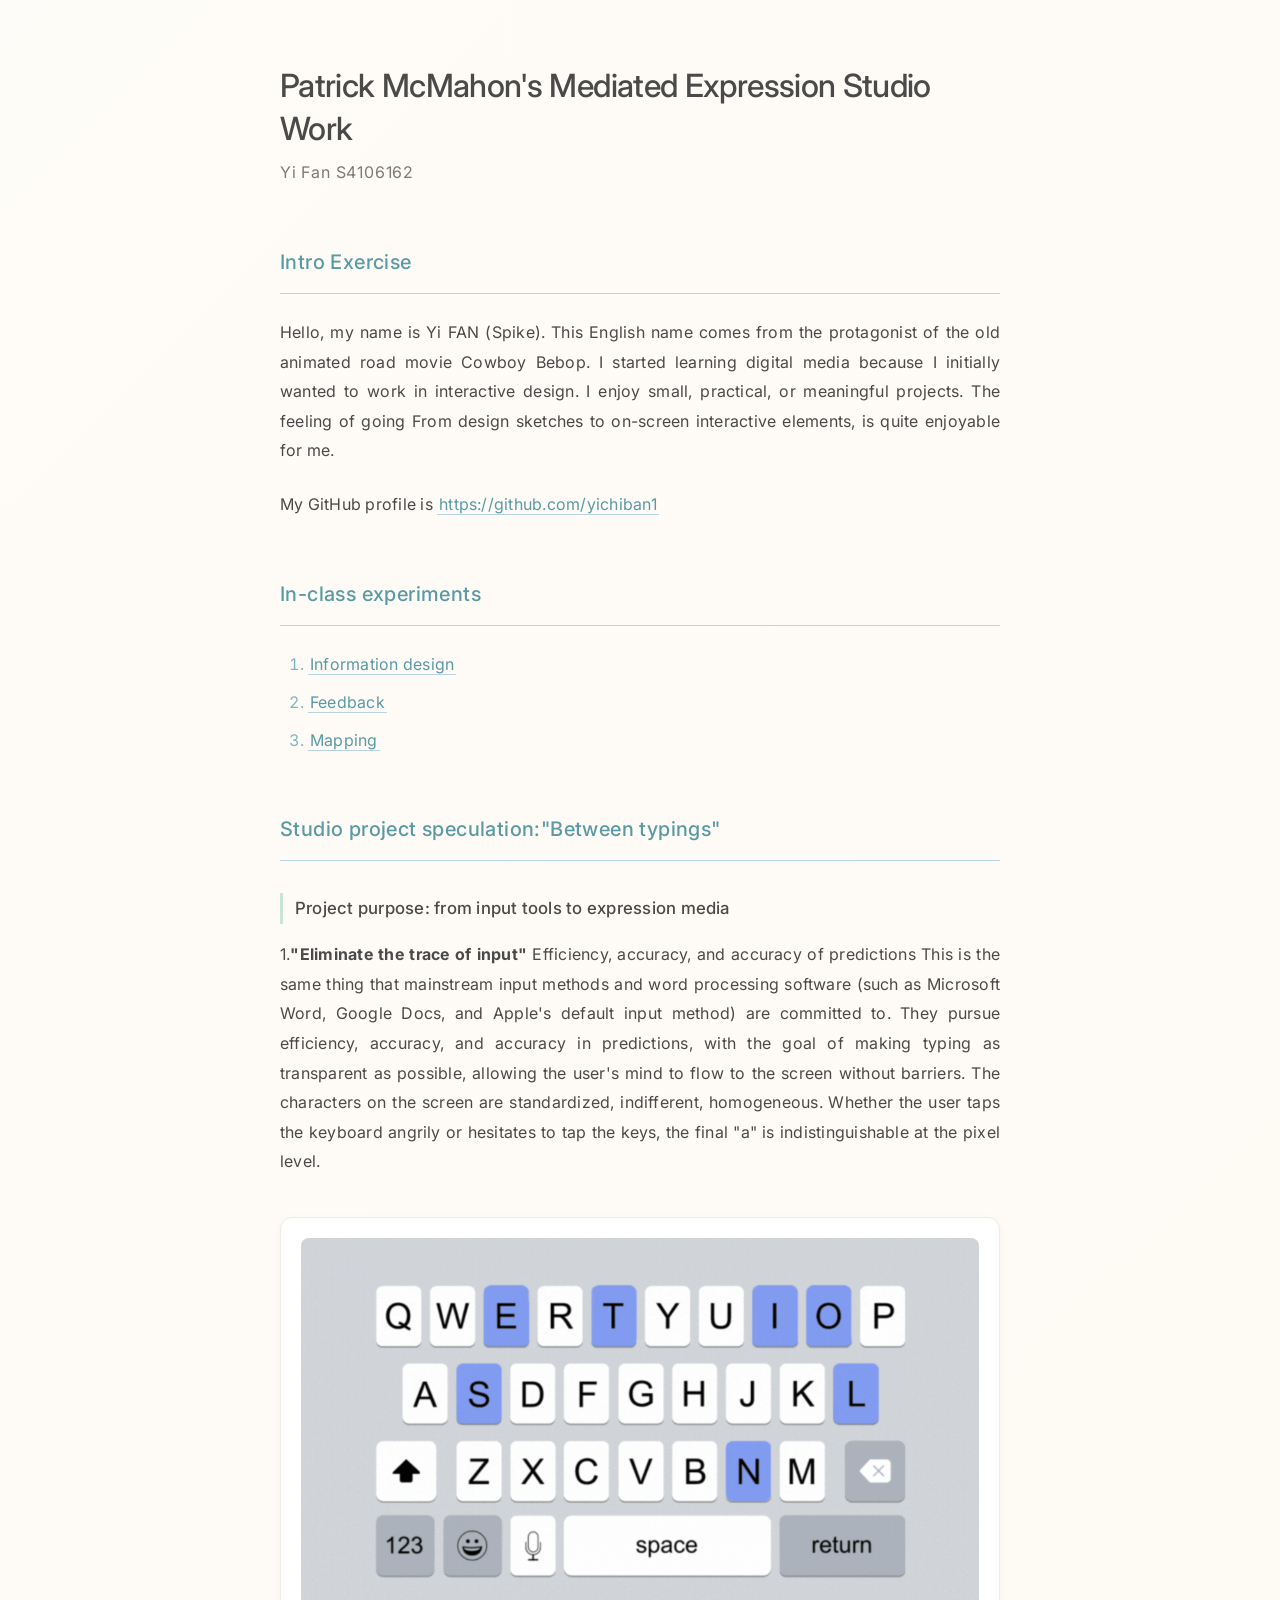
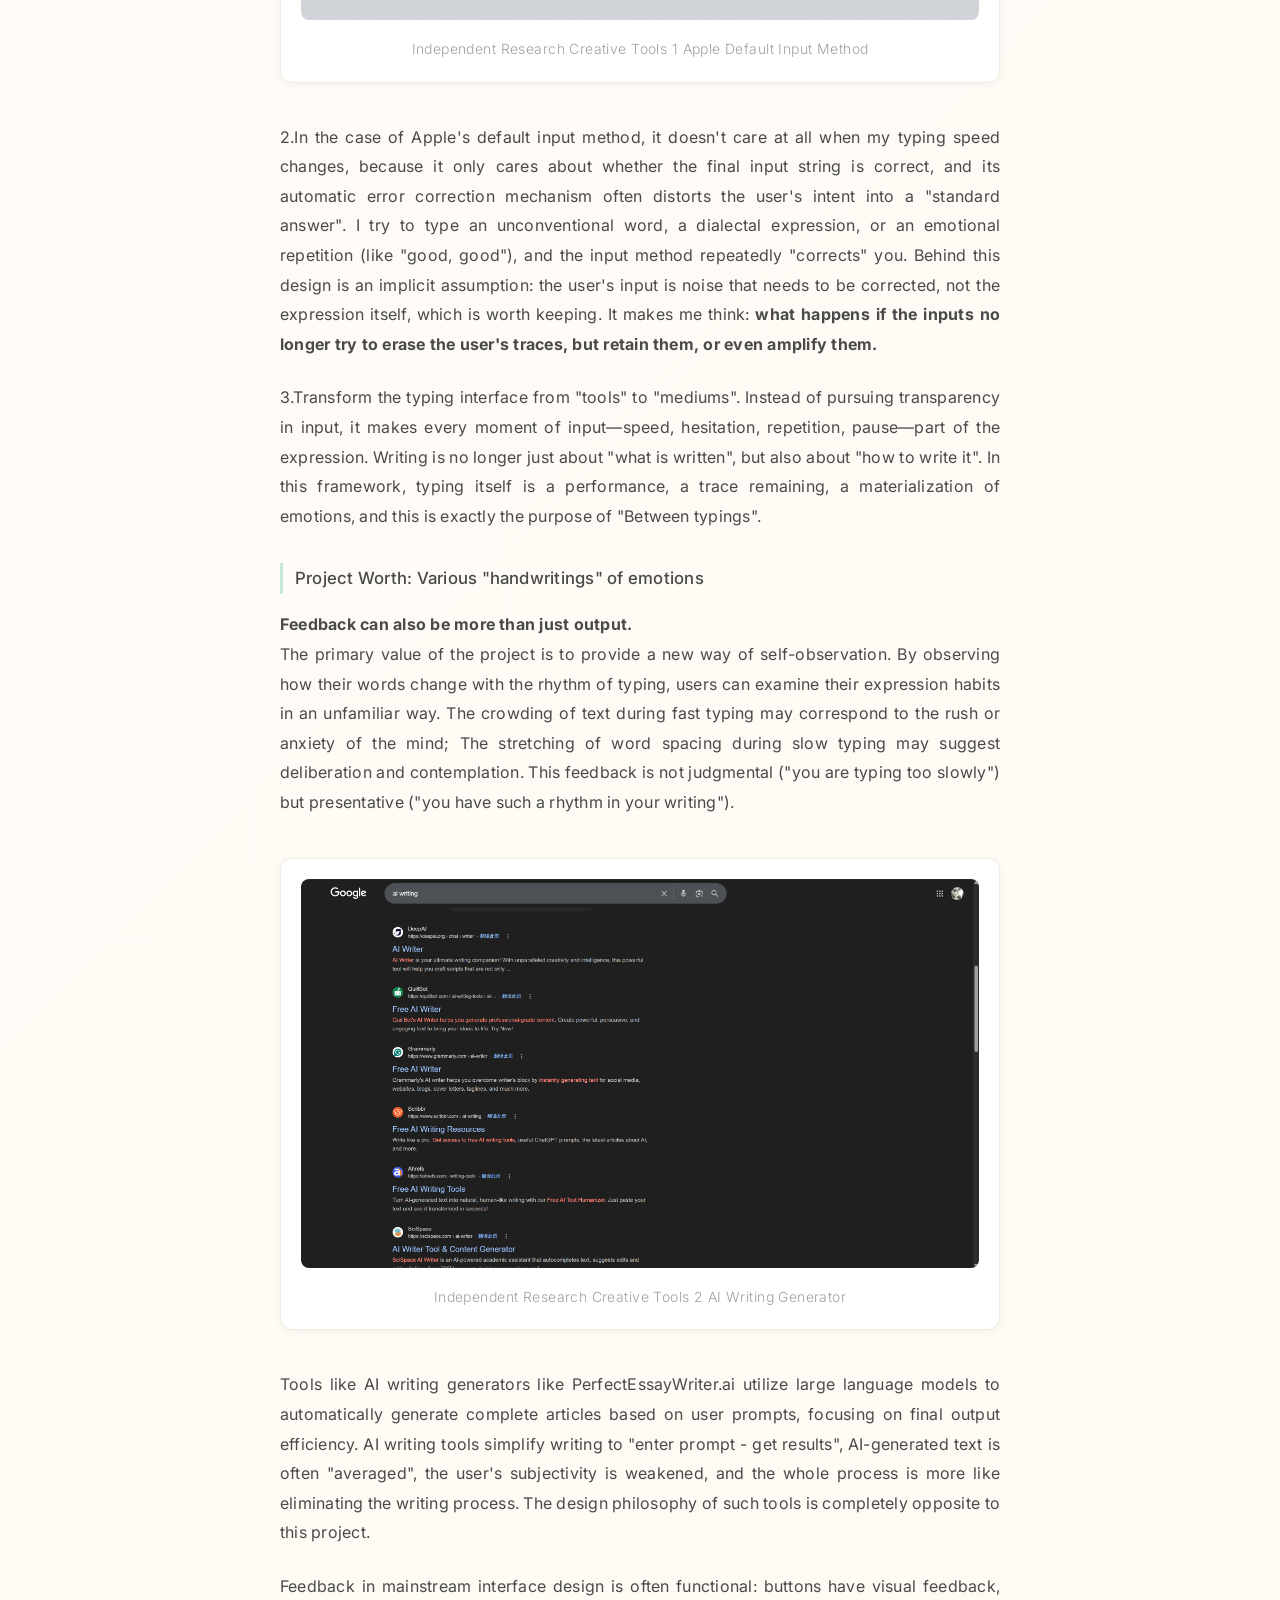
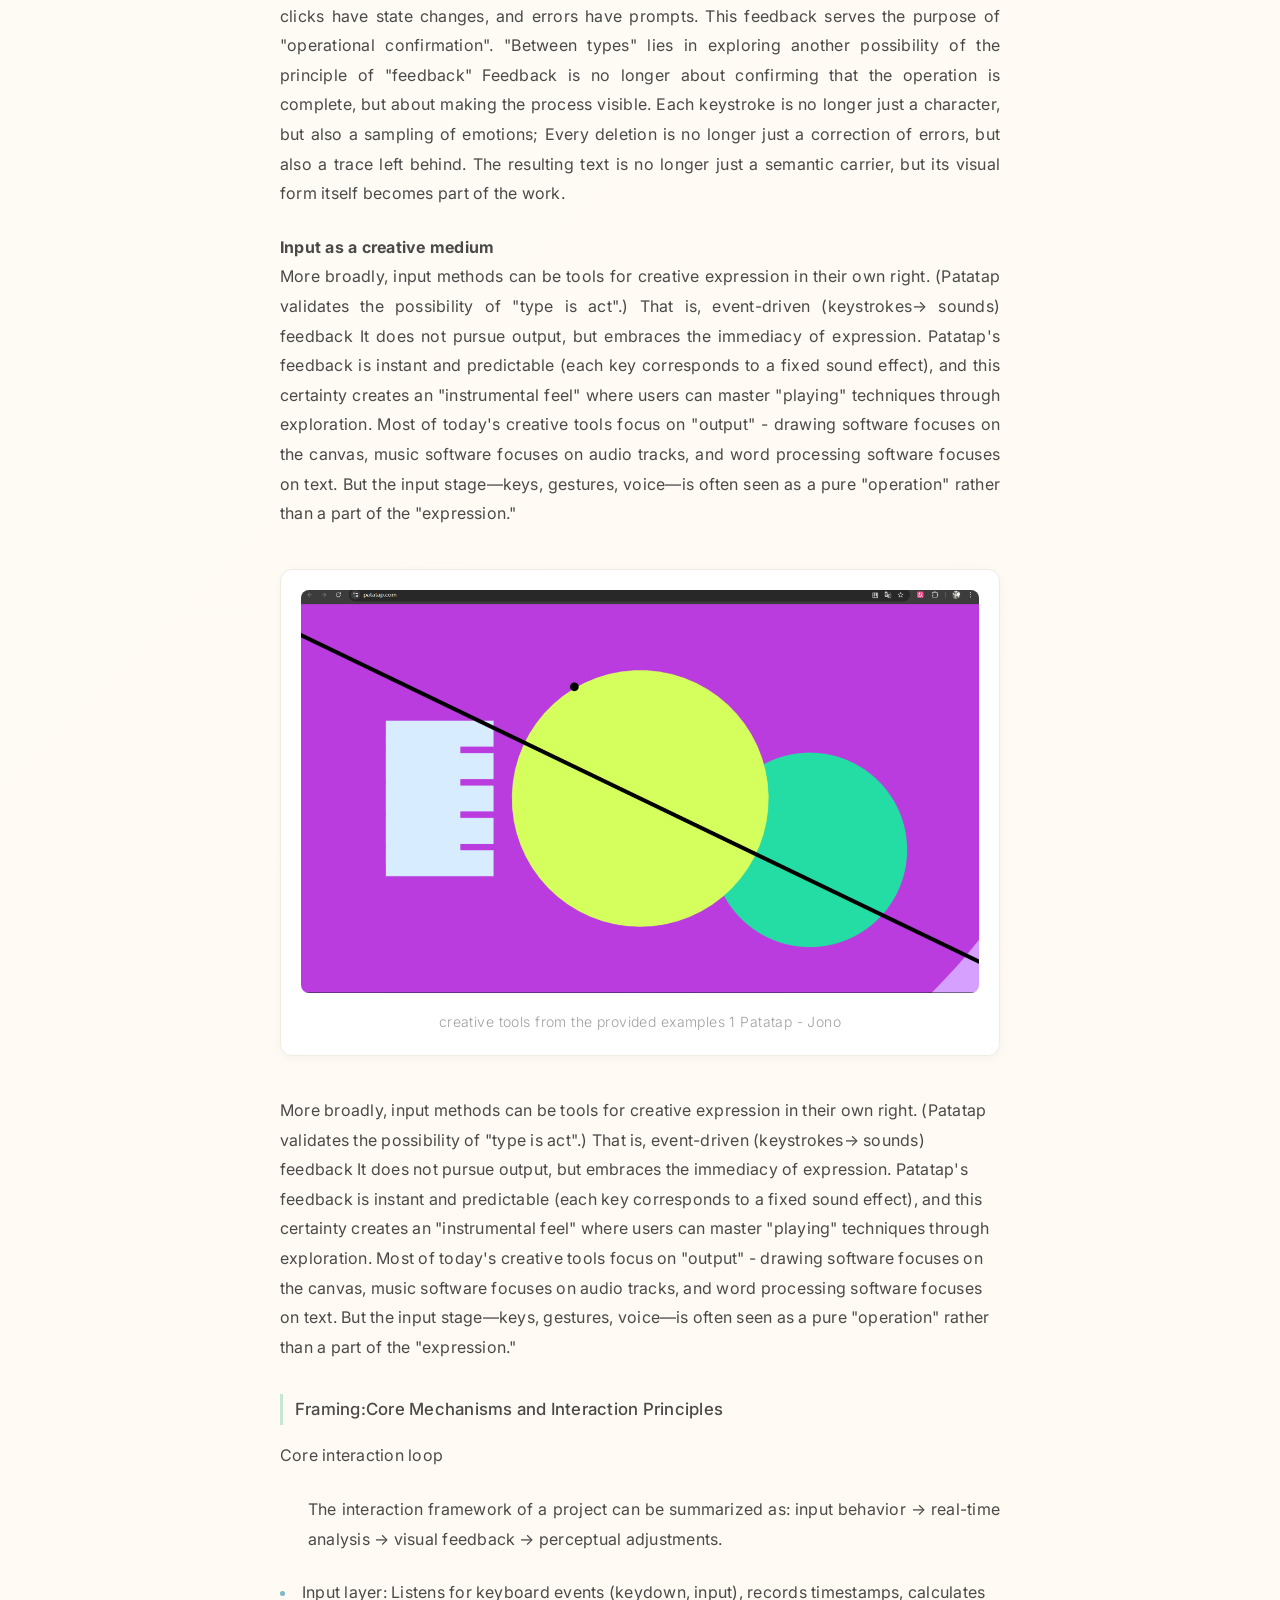
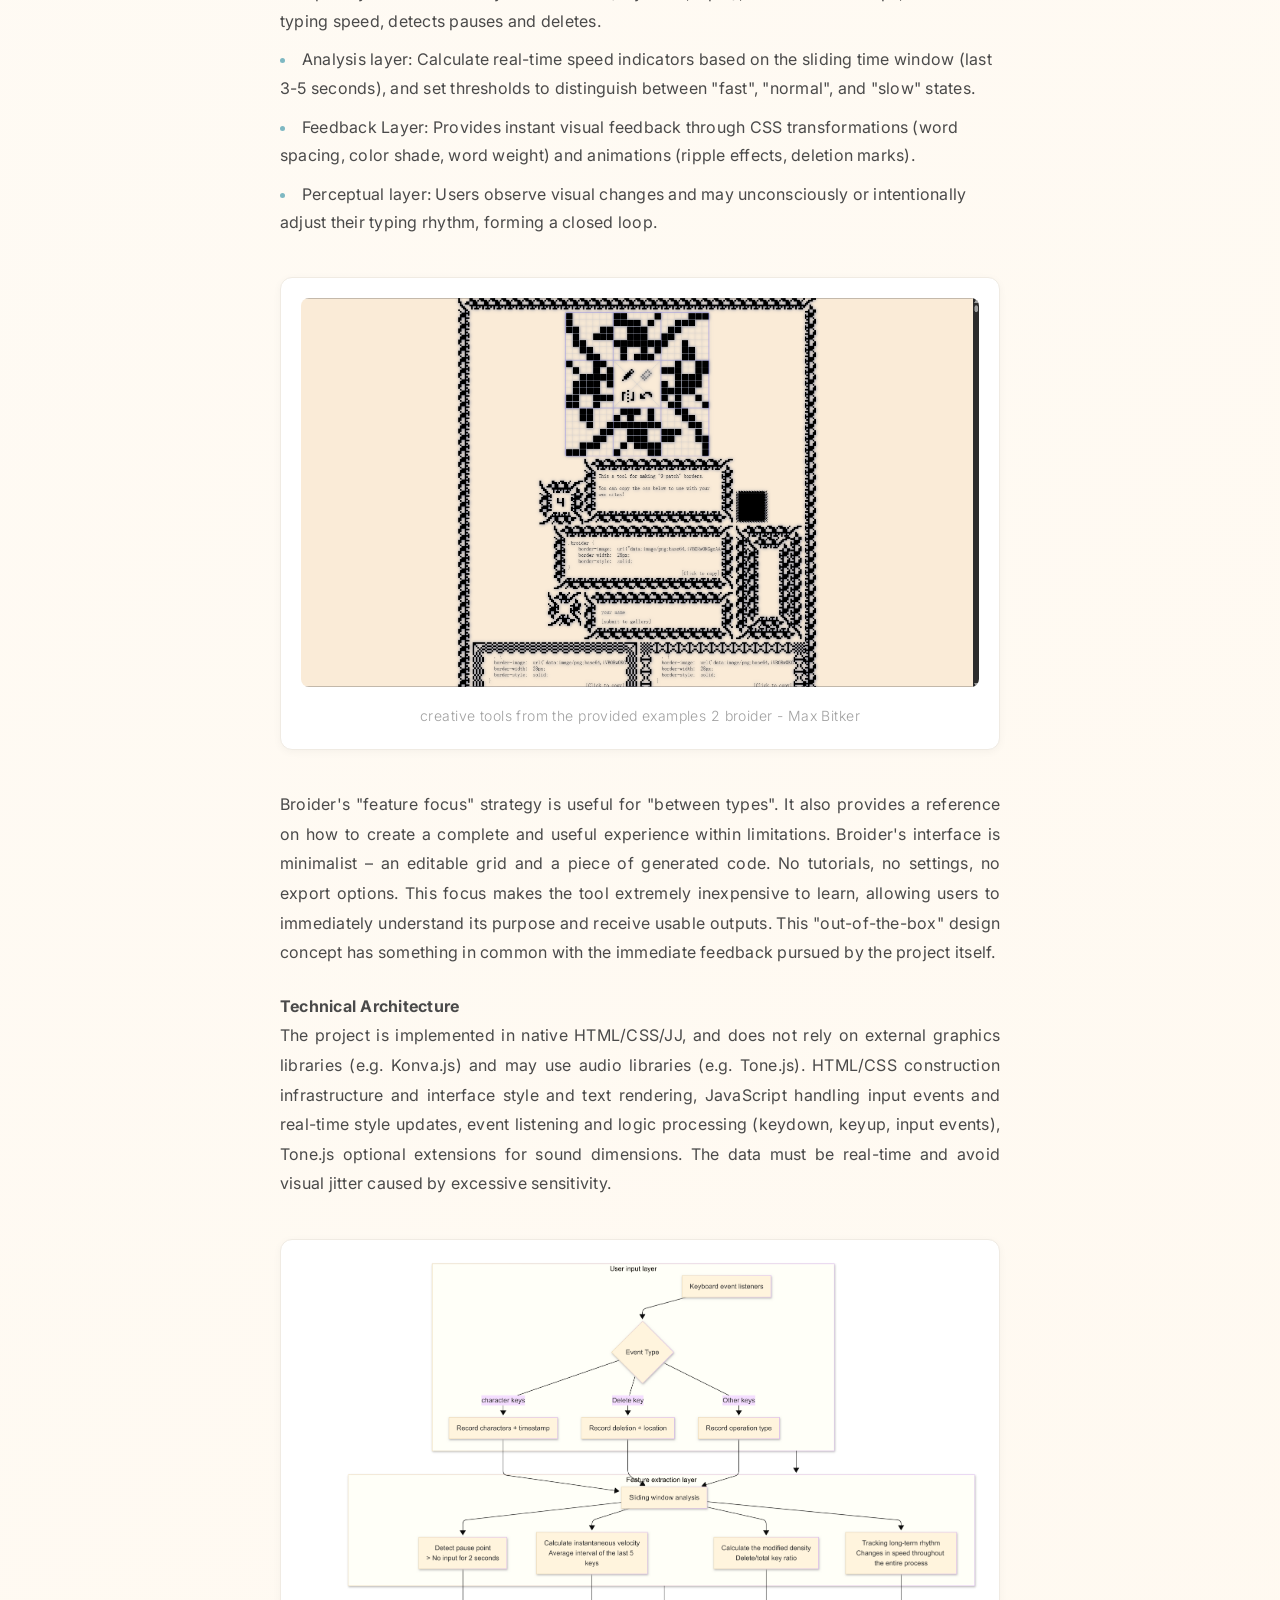
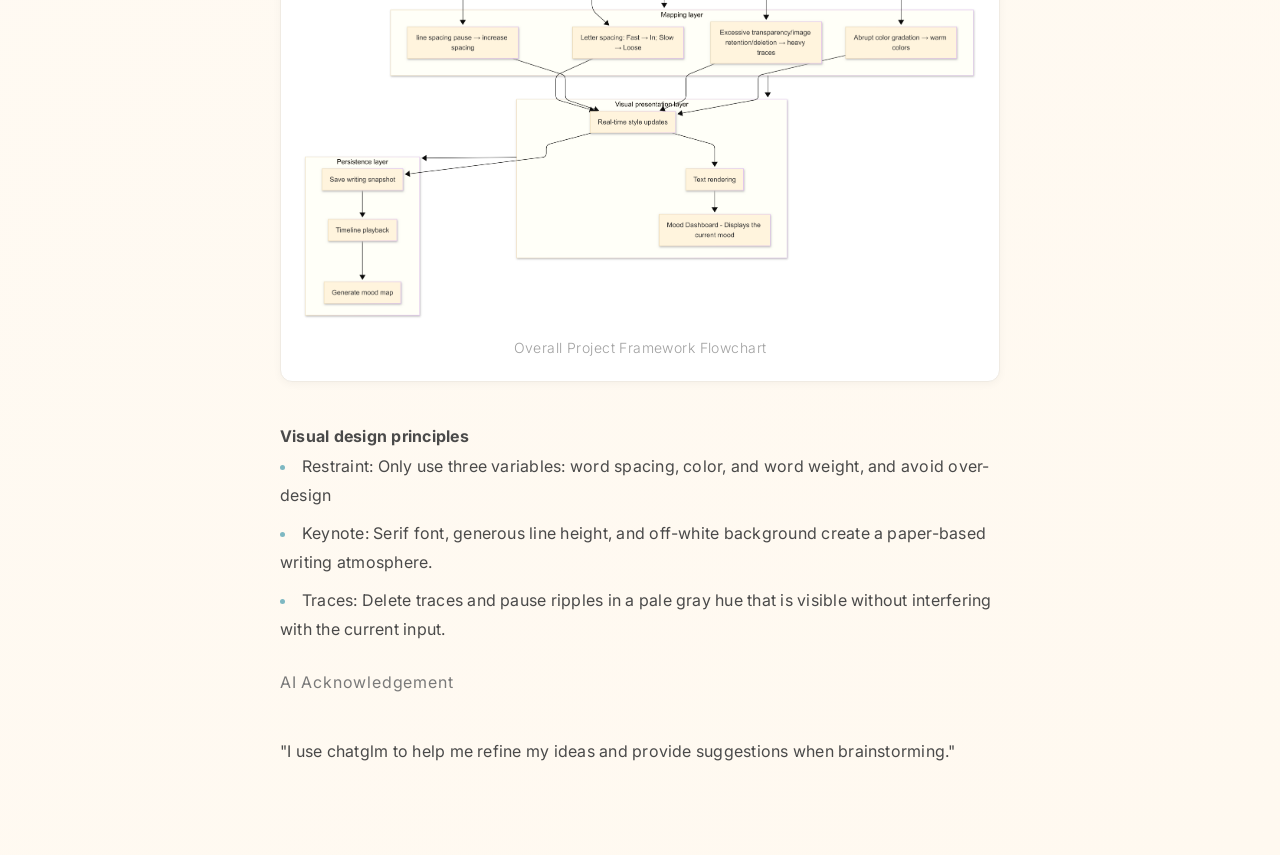
==== index.html @ 1d7a9ead "111" ====
<!doctype html>
<html lang="en">
<head>
    <meta charset="UTF-8">
    <meta name="viewport"
          content="width=device-width, user-scalable=no, initial-scale=1.0, maximum-scale=1.0, minimum-scale=1.0">
    <meta http-equiv="X-UA-Compatible" content="ie=edge">
    <title>Project Speculation </title>
    <link rel="stylesheet" href="style.css?v=1" type="text/css">

    <!-- favicon was sourced from favicon.io but the original graphics are copyright 2020 Twitter, Inc
    and other contributors -->
    <!-- They are licensed under CC-BY 4.0 as linked below -->
    <!-- https://creativecommons.org/licenses/by/4.0/ -->
    <link rel="icon" type="image/png" href="./assets/icons/favicon.png">
</head>
<body>

    <main>

        <h1>Patrick McMahon's Mediated Expression Studio Work</h1>
        <h3>Yi Fan S4106162</h3>

        <section>
            <h2>Intro Exercise</h2>
            
            <p>
              Hello, my name is Yi FAN (Spike). This English name comes from the protagonist of the old animated road movie Cowboy Bebop. I started learning digital media because I initially wanted to work in interactive design. I enjoy small, practical, or meaningful projects. The feeling of going From design sketches to on-screen interactive elements, is quite enjoyable for me.
            </p>
            <p>
                My GitHub profile is
                <a href="https://github.com/yichiban1" target="_blank">https://github.com/yichiban1</a>
            </p>
        </section>

        <section>
            <h2>In-class experiments</h2>
            <ol>
                <li>
                    <a href="./informationDesignExperiment/" target="_blank">Information design</a>
                </li>
                <li>
                    <a href="./feedbackDesignExperiment/" target="_blank">Feedback</a>
                </li>
                <li>
                    <a href="./mappingDesignExperiment/" target="_blank">Mapping</a>
                </li>
            </ol>
        </section>

        <section>
            <h2>Studio project speculation:"Between typings"</h2>
            
            <h4> Project purpose: from input tools to expression media</h4>
            <p>
                1.<strong>"Eliminate the trace of input"</strong> Efficiency, accuracy, and accuracy of predictions This is the same thing that mainstream input methods and word processing software (such as Microsoft Word, Google Docs, and Apple's default input method) are committed to. They pursue efficiency, accuracy, and accuracy in predictions, with the goal of making typing as transparent as possible, allowing the user's mind to flow to the screen without barriers. The characters on the screen are standardized, indifferent, homogeneous. Whether the user taps the keyboard angrily or hesitates to tap the keys, the final "a" is indistinguishable at the pixel level.
            </p>
             <figure>
                <img src="pica001.png" alt="111">
                <figcaption>Independent Research Creative Tools 1 Apple Default Input Method</figcaption>
            </figure>
             <p>
                2.In the case of Apple's default input method, it doesn't care at all when my typing speed changes, because it only cares about whether the final input string is correct, and its automatic error correction mechanism often distorts the user's intent into a "standard answer". I try to type an unconventional word, a dialectal expression, or an emotional repetition (like "good, good"), and the input method repeatedly "corrects" you. Behind this design is an implicit assumption: the user's input is noise that needs to be corrected, not the expression itself, which is worth keeping. It makes me think:<strong> what happens if the inputs no longer try to erase the user's traces, but retain them, or even amplify them.</strong>
            </p>
            <p>
               3.Transform the typing interface from "tools" to "mediums". Instead of pursuing transparency in input, it makes every moment of input—speed, hesitation, repetition, pause—part of the expression. Writing is no longer just about "what is written", but also about "how to write it". In this framework, typing itself is a performance, a trace remaining, a materialization of emotions, and this is exactly the purpose of "Between typings".
            </p>
            
            <h4> Project Worth: Various "handwritings" of emotions</h4>
           <strong>Feedback can also be more than just output.</strong> 
            <p>
               The primary value of the project is to provide a new way of self-observation. By observing how their words change with the rhythm of typing, users can examine their expression habits in an unfamiliar way. The crowding of text during fast typing may correspond to the rush or anxiety of the mind; The stretching of word spacing during slow typing may suggest deliberation and contemplation. This feedback is not judgmental ("you are typing too slowly") but presentative ("you have such a rhythm in your writing").
            </p>
             <figure>
                <img src="pica002.png" alt="222">
                <figcaption>Independent Research Creative Tools 2 AI Writing Generator</figcaption>
            </figure>
           <p>Tools like AI writing generators like PerfectEssayWriter.ai utilize large language models to automatically generate complete articles based on user prompts, focusing on final output efficiency. AI writing tools simplify writing to "enter prompt - get results", AI-generated text is often "averaged", the user's subjectivity is weakened, and the whole process is more like eliminating the writing process. The design philosophy of such tools is completely opposite to this project.</p> 

             <p>Feedback in mainstream interface design is often functional: buttons have visual feedback, clicks have state changes, and errors have prompts. This feedback serves the purpose of "operational confirmation". "Between types" lies in exploring another possibility of the principle of "feedback"
Feedback is no longer about confirming that the operation is complete, but about making the process visible. Each keystroke is no longer just a character, but also a sampling of emotions; Every deletion is no longer just a correction of errors, but also a trace left behind. The resulting text is no longer just a semantic carrier, but its visual form itself becomes part of the work.</p> 
<strong>Input as a creative medium</strong> 
<p>More broadly, input methods can be tools for creative expression in their own right. (Patatap validates the possibility of "type is act".) That is, event-driven (keystrokes→ sounds) feedback It does not pursue output, but embraces the immediacy of expression. Patatap's feedback is instant and predictable (each key corresponds to a fixed sound effect), and this certainty creates an "instrumental feel" where users can master "playing" techniques through exploration. Most of today's creative tools focus on "output" - drawing software focuses on the canvas, music software focuses on audio tracks, and word processing software focuses on text. But the input stage—keys, gestures, voice—is often seen as a pure "operation" rather than a part of the "expression."
    <figure>
                <img src="pica003.png" alt="333">
                <figcaption>creative tools from the provided examples 1 Patatap - Jono</figcaption>
            </figure>
</p>More broadly, input methods can be tools for creative expression in their own right. (Patatap validates the possibility of "type is act".) That is, event-driven (keystrokes→ sounds) feedback It does not pursue output, but embraces the immediacy of expression. Patatap's feedback is instant and predictable (each key corresponds to a fixed sound effect), and this certainty creates an "instrumental feel" where users can master "playing" techniques through exploration. Most of today's creative tools focus on "output" - drawing software focuses on the canvas, music software focuses on audio tracks, and word processing software focuses on text. But the input stage—keys, gestures, voice—is often seen as a pure "operation" rather than a part of the "expression."
             <h4>Framing:Core Mechanisms and Interaction Principles</h4>
            <p>Core interaction loop</p><ul>
<p>The interaction framework of a project can be summarized as: input behavior → real-time analysis → visual feedback → perceptual adjustments.</p></ul>
          
            <li>
            Input layer: Listens for keyboard events (keydown, input), records timestamps, calculates typing speed, detects pauses and deletes.
          </li>
          <li>
            Analysis layer: Calculate real-time speed indicators based on the sliding time window (last 3-5 seconds), and set thresholds to distinguish between "fast", "normal", and "slow" states.
          </li>
          <li>
            Feedback Layer: Provides instant visual feedback through CSS transformations (word spacing, color shade, word weight) and animations (ripple effects, deletion marks).
          </li>
          <li>
            Perceptual layer: Users observe visual changes and may unconsciously or intentionally adjust their typing rhythm, forming a closed loop.
          </li>
            </p>
            <figure>
                <img src="pica004.png" alt="444">
                <figcaption>creative tools from the provided examples 2 broider - Max Bitker</figcaption>
            </figure>

         <p>Broider's "feature focus" strategy is useful for "between types". It also provides a reference on how to create a complete and useful experience within limitations.
Broider's interface is minimalist – an editable grid and a piece of generated code. No tutorials, no settings, no export options. This focus makes the tool extremely inexpensive to learn, allowing users to immediately understand its purpose and receive usable outputs.
This "out-of-the-box" design concept has something in common with the immediate feedback pursued by the project itself.</p>  
<strong>Technical Architecture</strong>
<p>The project is implemented in native HTML/CSS/JJ, and does not rely on external graphics libraries (e.g. Konva.js) and may use audio libraries (e.g. Tone.js).
HTML/CSS construction infrastructure and interface style and text rendering, JavaScript handling input events and real-time style updates, event listening and logic processing (keydown, keyup, input events), Tone.js optional extensions for sound dimensions. The data must be real-time and avoid visual jitter caused by excessive sensitivity.</p>
<figure>
                <img src="pica005.png" alt="555">
                <figcaption>Overall Project Framework Flowchart</figcaption>
            </figure>
            <strong>Visual design principles</strong>
            <li>
           Restraint: Only use three variables: word spacing, color, and word weight, and avoid over-design
          </li>
          <li>
            Keynote: Serif font, generous line height, and off-white background create a paper-based writing atmosphere.
          </li>
          <li>
            Traces: Delete traces and pause ripples in a pale gray hue that is visible without interfering with the current input.
          </li>
        

        </section>
         <h3>AI Acknowledgement</h3>
            <p>
                "I use chatglm to help me refine my ideas and provide suggestions when brainstorming."
            </p>
        </section>

    </main>



</body>
</html>
---- style.css ----
@import url('https://fonts.googleapis.com/css2?family=Inter:wght@300;400;500;600&display=swap');

:root {
    /* Macaron colors - fresh and soft*/
    --bg: #fefcf8;
    --bg-secondary: #fff9f0;
    --text: #4a4a4a;
    --text-secondary: #7a7a7a;
    --text-muted: #a0a0a0;
    
    /* Macaron accent colors */
    --accent-pink: #f4d1d9;
    --accent-blue: #b8d4e3;
    --accent-green: #c8e6d5;
    --accent-lavender: #d8d4e8;
    --accent-peach: #f8d7c2;
    --accent-mint: #d4f1e0;
    
    /* Main accent color */
    --accent: #7eb8c2;
    --accent-dark: #5a9aa3;
    --accent-light: #e8f4f6;
    
    /* Borders and shadows */
    --border: #f0ebe3;
    --shadow: rgba(0, 0, 0, 0.04);
}

*,
*::before,
*::after {
    margin: 0;
    padding: 0;
    box-sizing: border-box;
}

body {
    background: linear-gradient(135deg, var(--bg) 0%, var(--bg-secondary) 100%);
    color: var(--text);
    font-family: 'Inter', -apple-system, BlinkMacSystemFont, 'Segoe UI', sans-serif;
    font-size: 16px;
    font-weight: 400;
    line-height: 1.85;
    letter-spacing: 0.015em;
    padding: 4rem 2rem;
    min-height: 100vh;
}

main {
    max-width: 720px;
    margin: 0 auto;
}

h1 {
    font-size: 2rem;
    font-weight: 500;
    color: var(--text);
    margin-bottom: 0.5rem;
    line-height: 1.35;
    letter-spacing: -0.02em;
}

h2 {
    font-size: 1.25rem;
    font-weight: 500;
    color: var(--accent-dark);
    margin-top: 3.5rem;
    margin-bottom: 1.5rem;
    padding-bottom: 0.75rem;
    border-bottom: 1.5px solid var(--accent-blue);
    letter-spacing: 0.02em;
}

h3 {
    font-size: 1rem;
    font-weight: 400;
    color: var(--text-secondary);
    margin-bottom: 2.5rem;
    letter-spacing: 0.05em;
}

h4 {
    font-size: 1.05rem;
    font-weight: 500;
    color: var(--text);
    margin-top: 2rem;
    margin-bottom: 1rem;
    padding-left: 0.75rem;
    border-left: 3px solid var(--accent-green);
}

p {
    margin-bottom: 1.5rem;
    text-align: justify;
    hyphens: auto;
}

a {
    color: var(--accent-dark);
    text-decoration: none;
    border-bottom: 1px solid var(--accent-blue);
    transition: all 0.25s ease;
    padding: 0 2px;
}

a:hover {
    background: var(--accent-light);
    border-bottom-color: var(--accent-dark);
}

ol, ul {
    padding-left: 1.75rem;
    margin-bottom: 1.5rem;
}

li {
    margin-bottom: 0.6rem;
    line-height: 1.8;
}

li::marker {
    color: var(--accent);
}

/* Block optimization */
section {
    margin-bottom: 1.5rem;
}

/* Image display optimization */
figure {
    margin: 2.5rem 0;
    background: white;
    padding: 1.25rem;
    border-radius: 12px;
    box-shadow: 0 2px 8px var(--shadow);
    border: 1px solid var(--border);
    transition: transform 0.3s ease, box-shadow 0.3s ease;
}

figure:hover {
    transform: translateY(-2px);
    box-shadow: 0 4px 16px rgba(0, 0, 0, 0.06);
}

figure img {
    max-width: 100%;
    height: auto;
    display: block;
    border-radius: 8px;
}

figcaption {
    font-size: 0.875rem;
    color: var(--text-muted);
    margin-top: 1rem;
    text-align: center;
    font-weight: 300;
    letter-spacing: 0.03em;
}

@media (max-width: 600px) {
    body {
        padding: 2.5rem 1.5rem;
        font-size: 15px;
    }
    
    h1 {
        font-size: 1.625rem;
    }
    
    h2 {
        font-size: 1.125rem;
        margin-top: 2.5rem;
    }
    
    figure {
        padding: 1rem;
        margin: 1.75rem 0;
    }
}
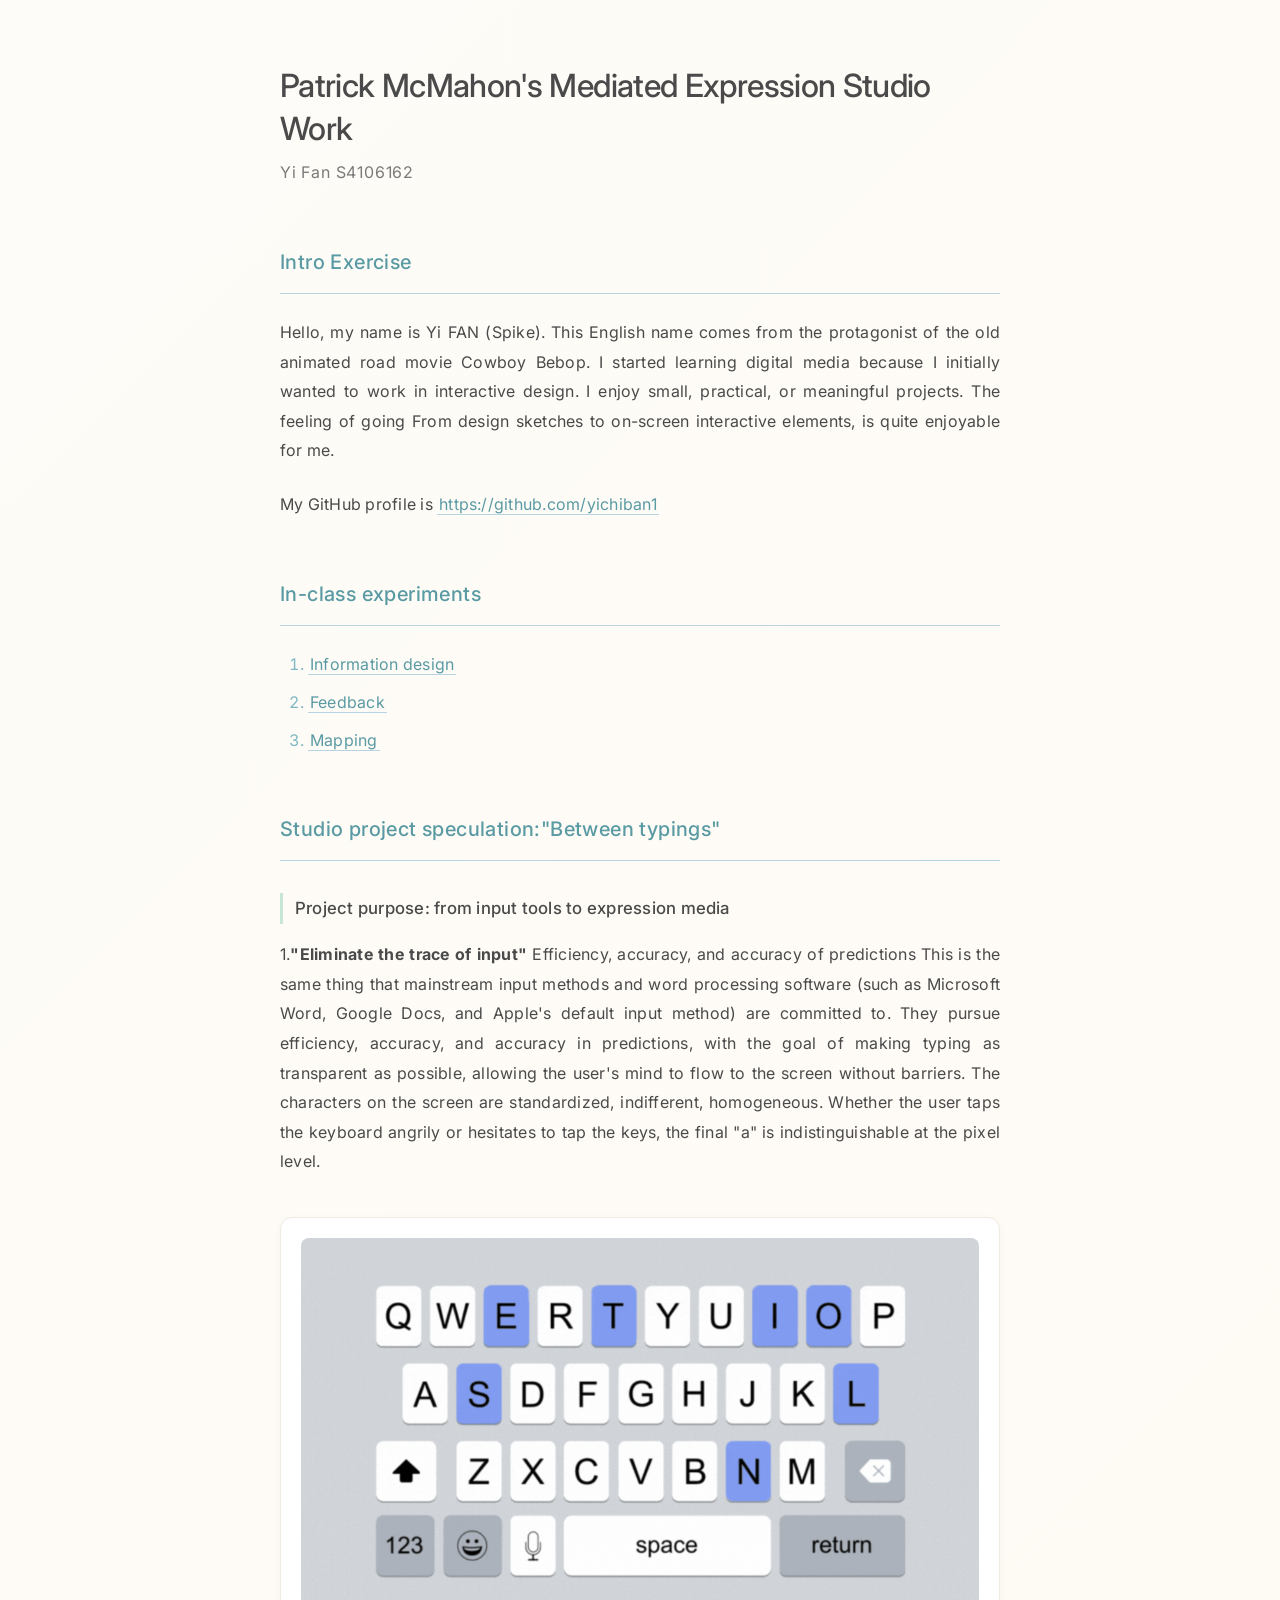
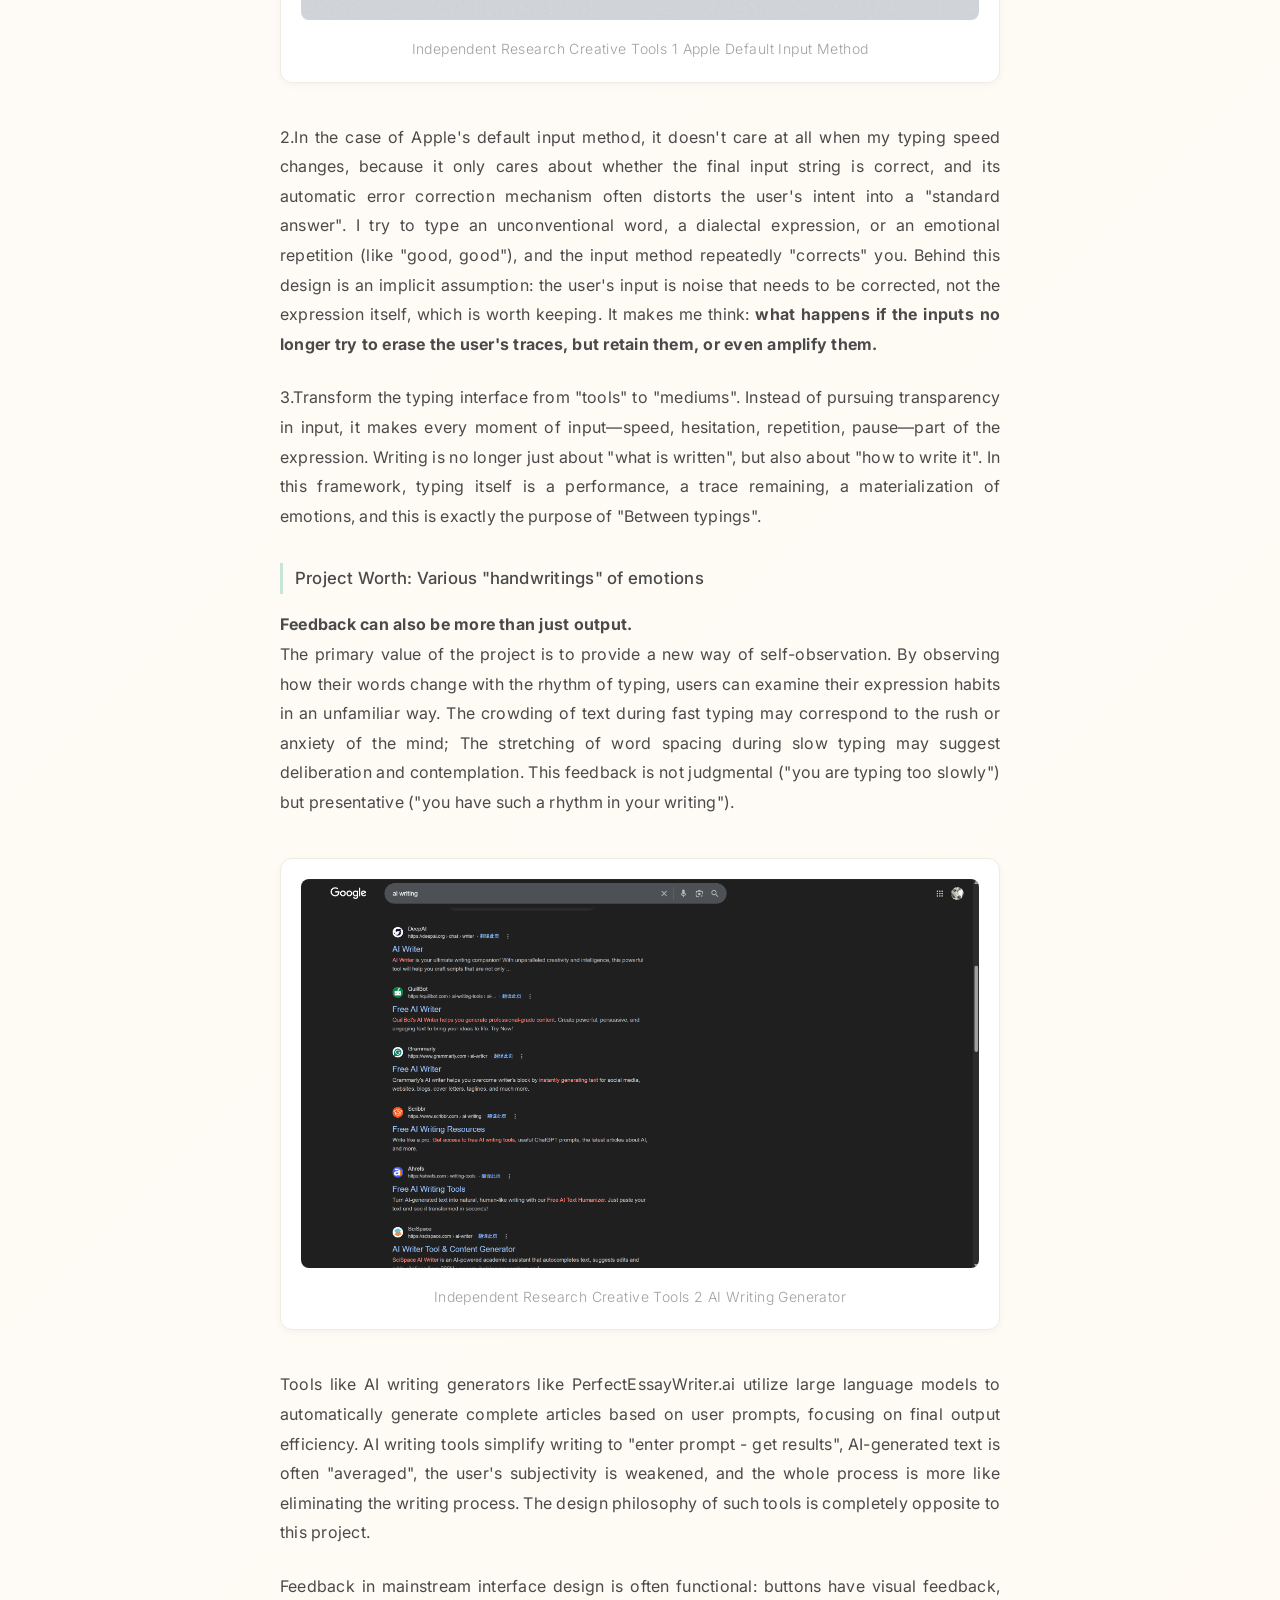
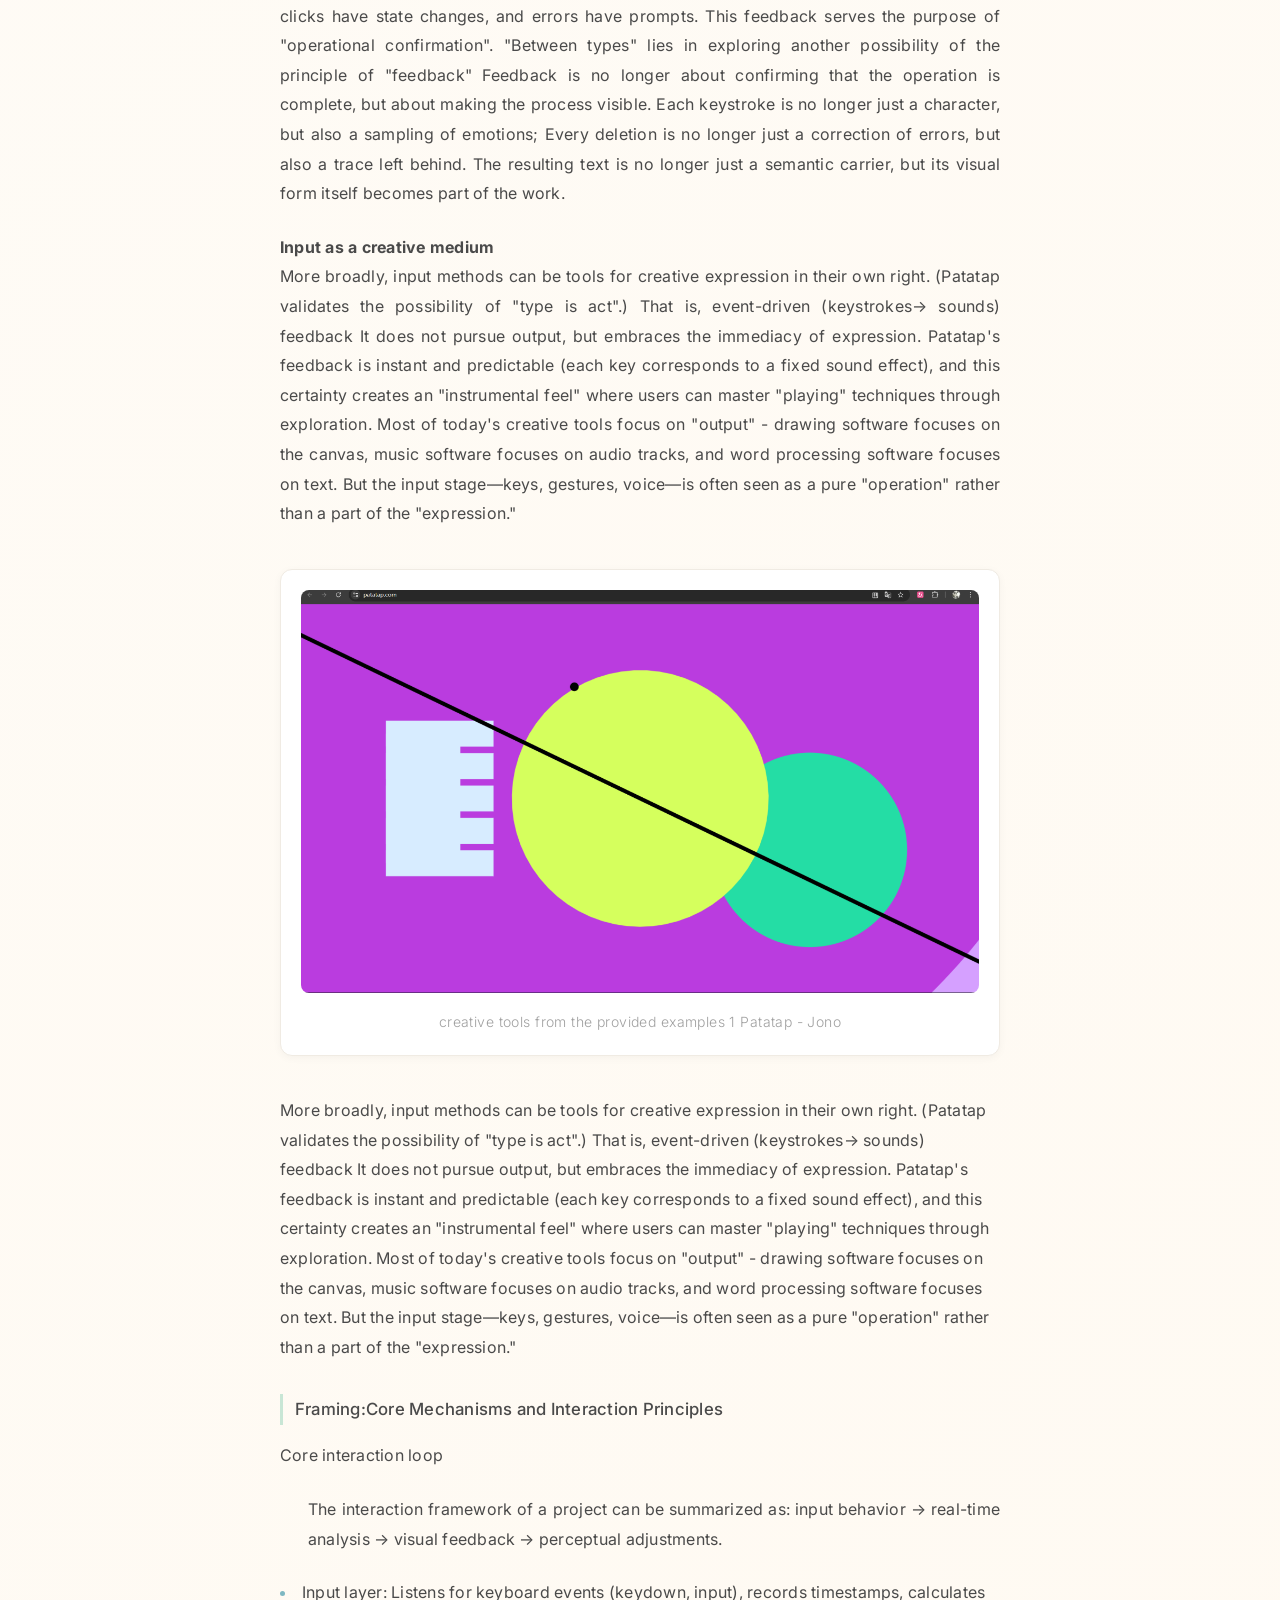
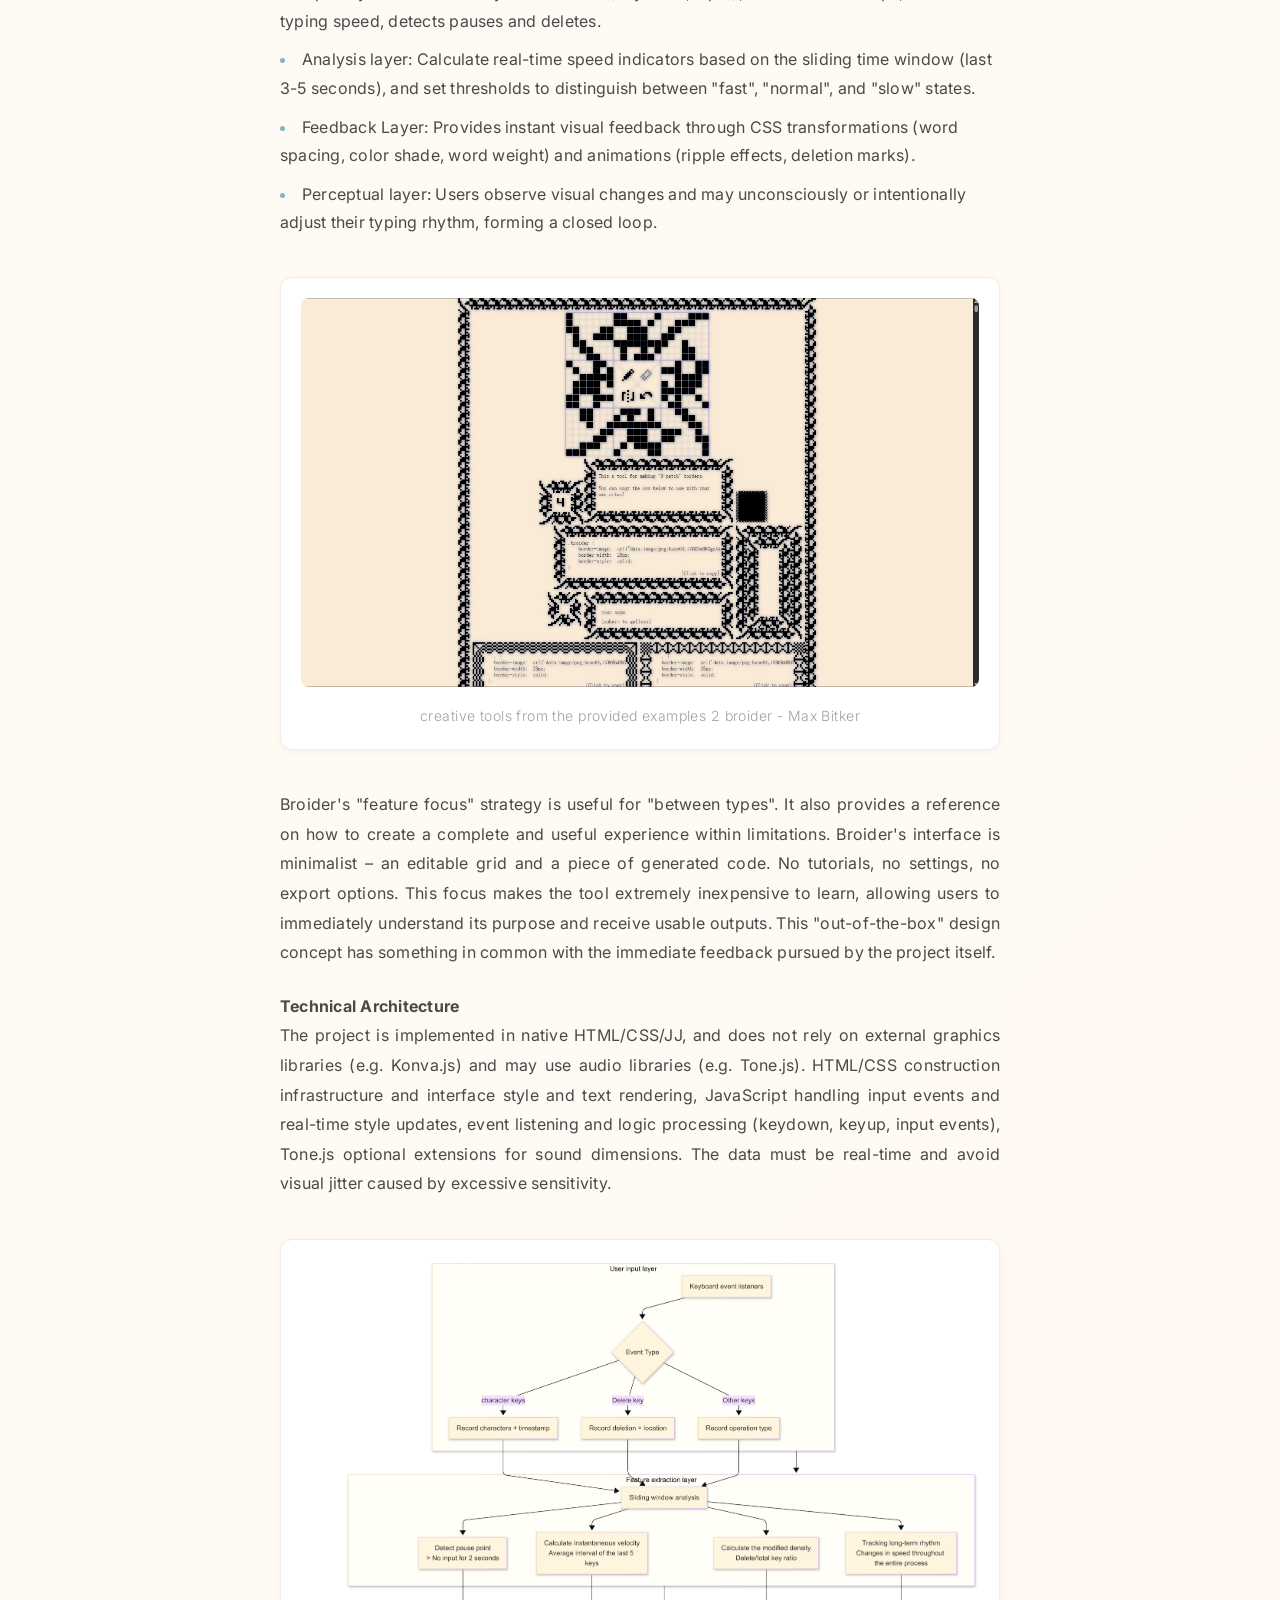
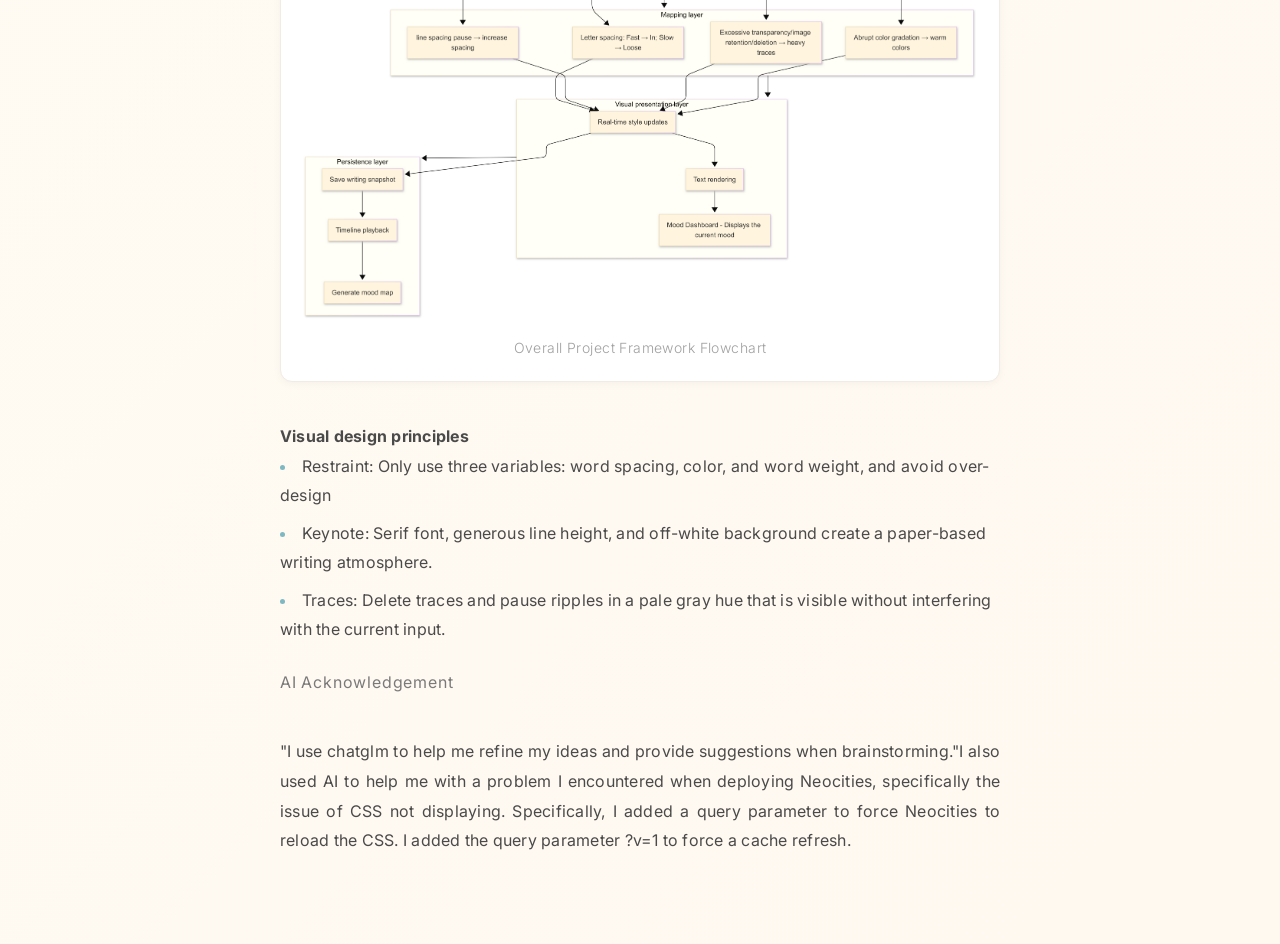
==== commit 13e6d7b4: "111" ====
--- a/index.html
+++ b/index.html
@@ -134,7 +134,7 @@
         </section>
          <h3>AI Acknowledgement</h3>
             <p>
-                "I use chatglm to help me refine my ideas and provide suggestions when brainstorming."
+                "I use chatglm to help me refine my ideas and provide suggestions when brainstorming."I also used AI to help me with a problem I encountered when deploying Neocities, specifically the issue of CSS not displaying. Specifically, I added a query parameter to force Neocities to reload the CSS. I added the query parameter ?v=1 to force a cache refresh.
             </p>
         </section>
 
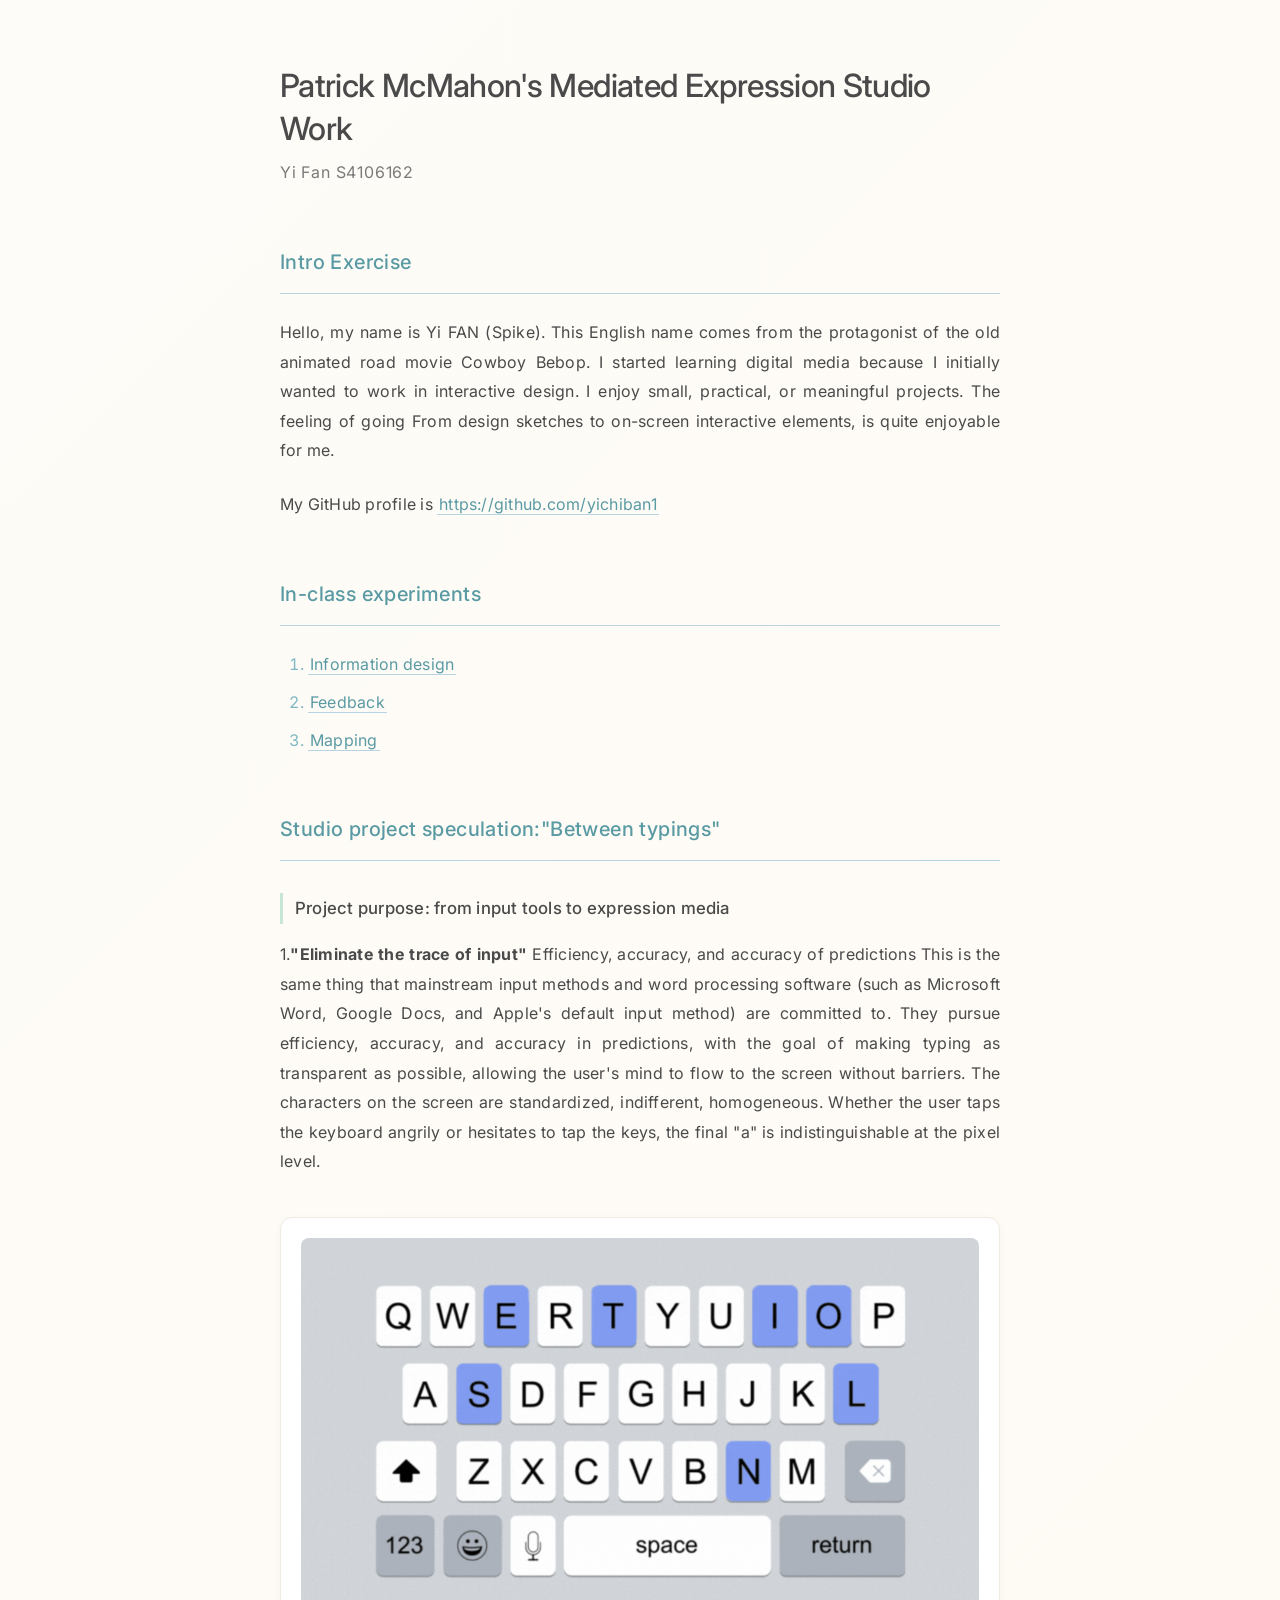
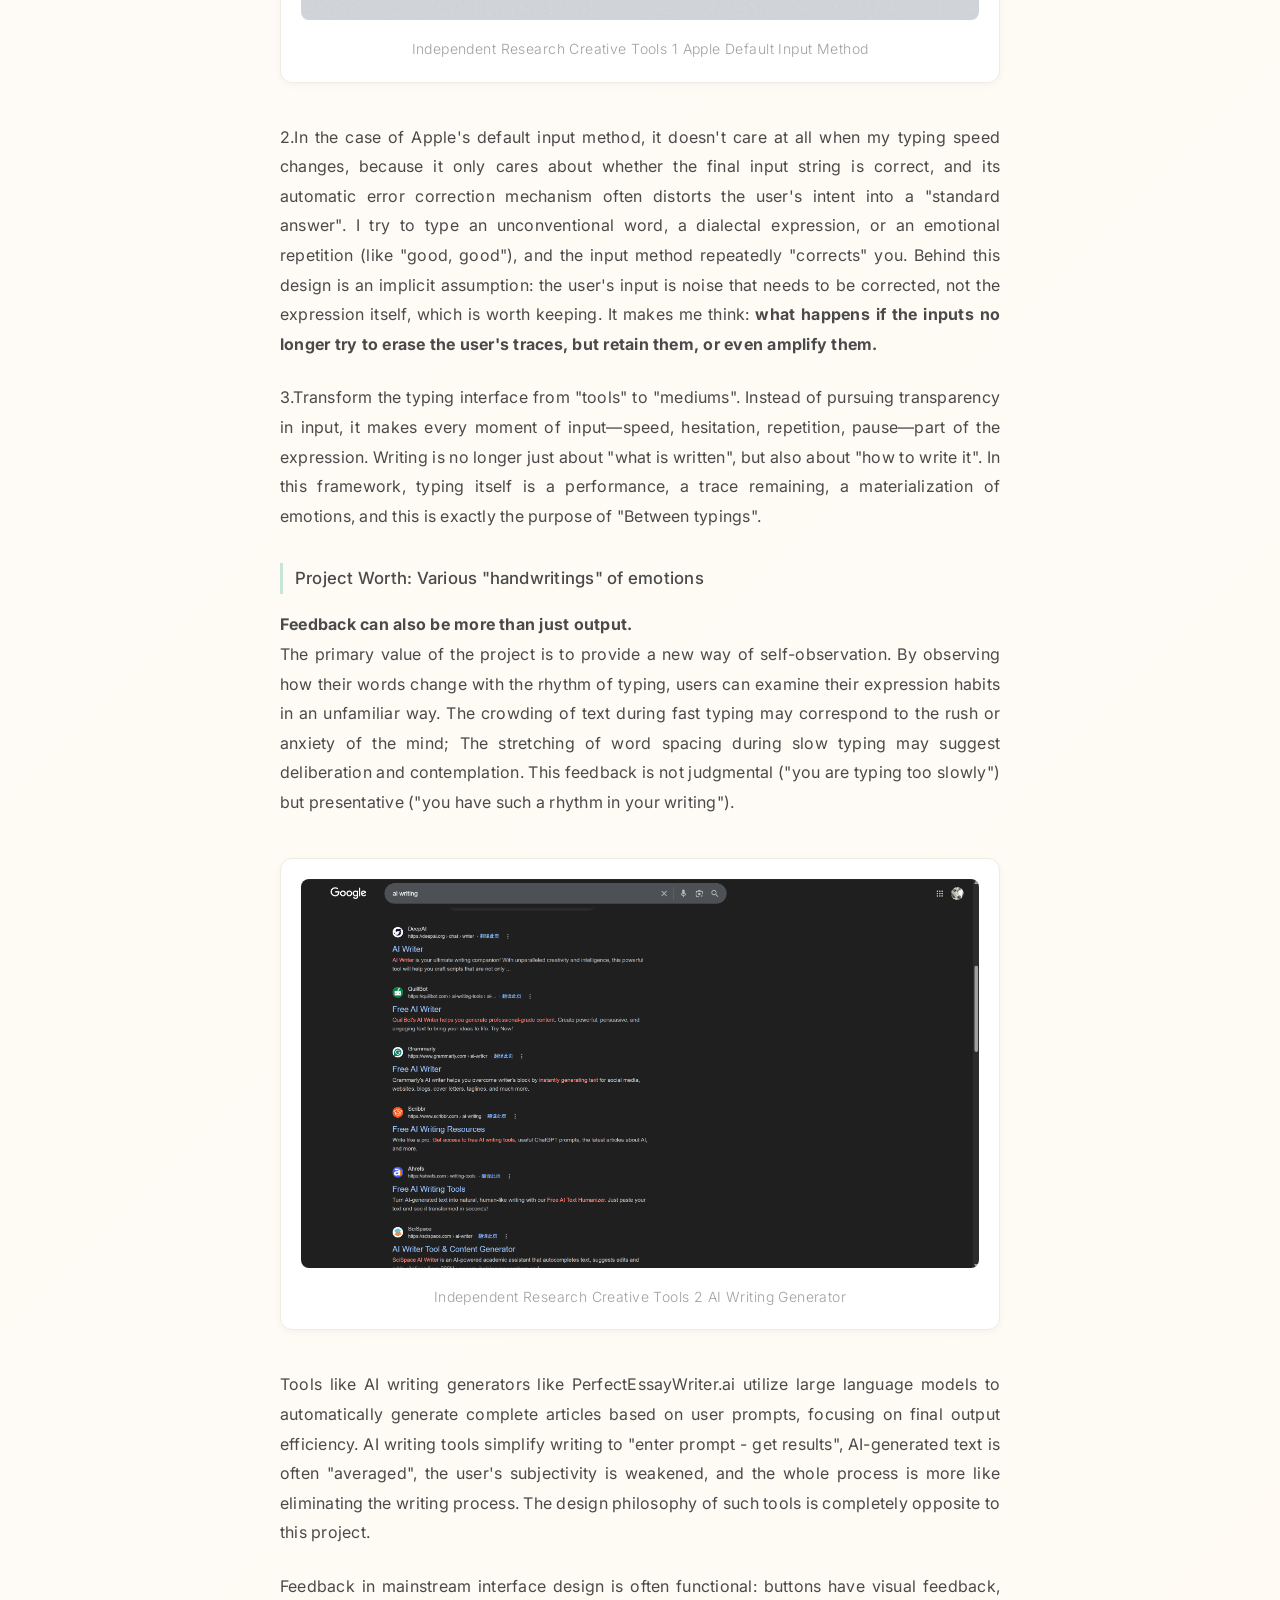
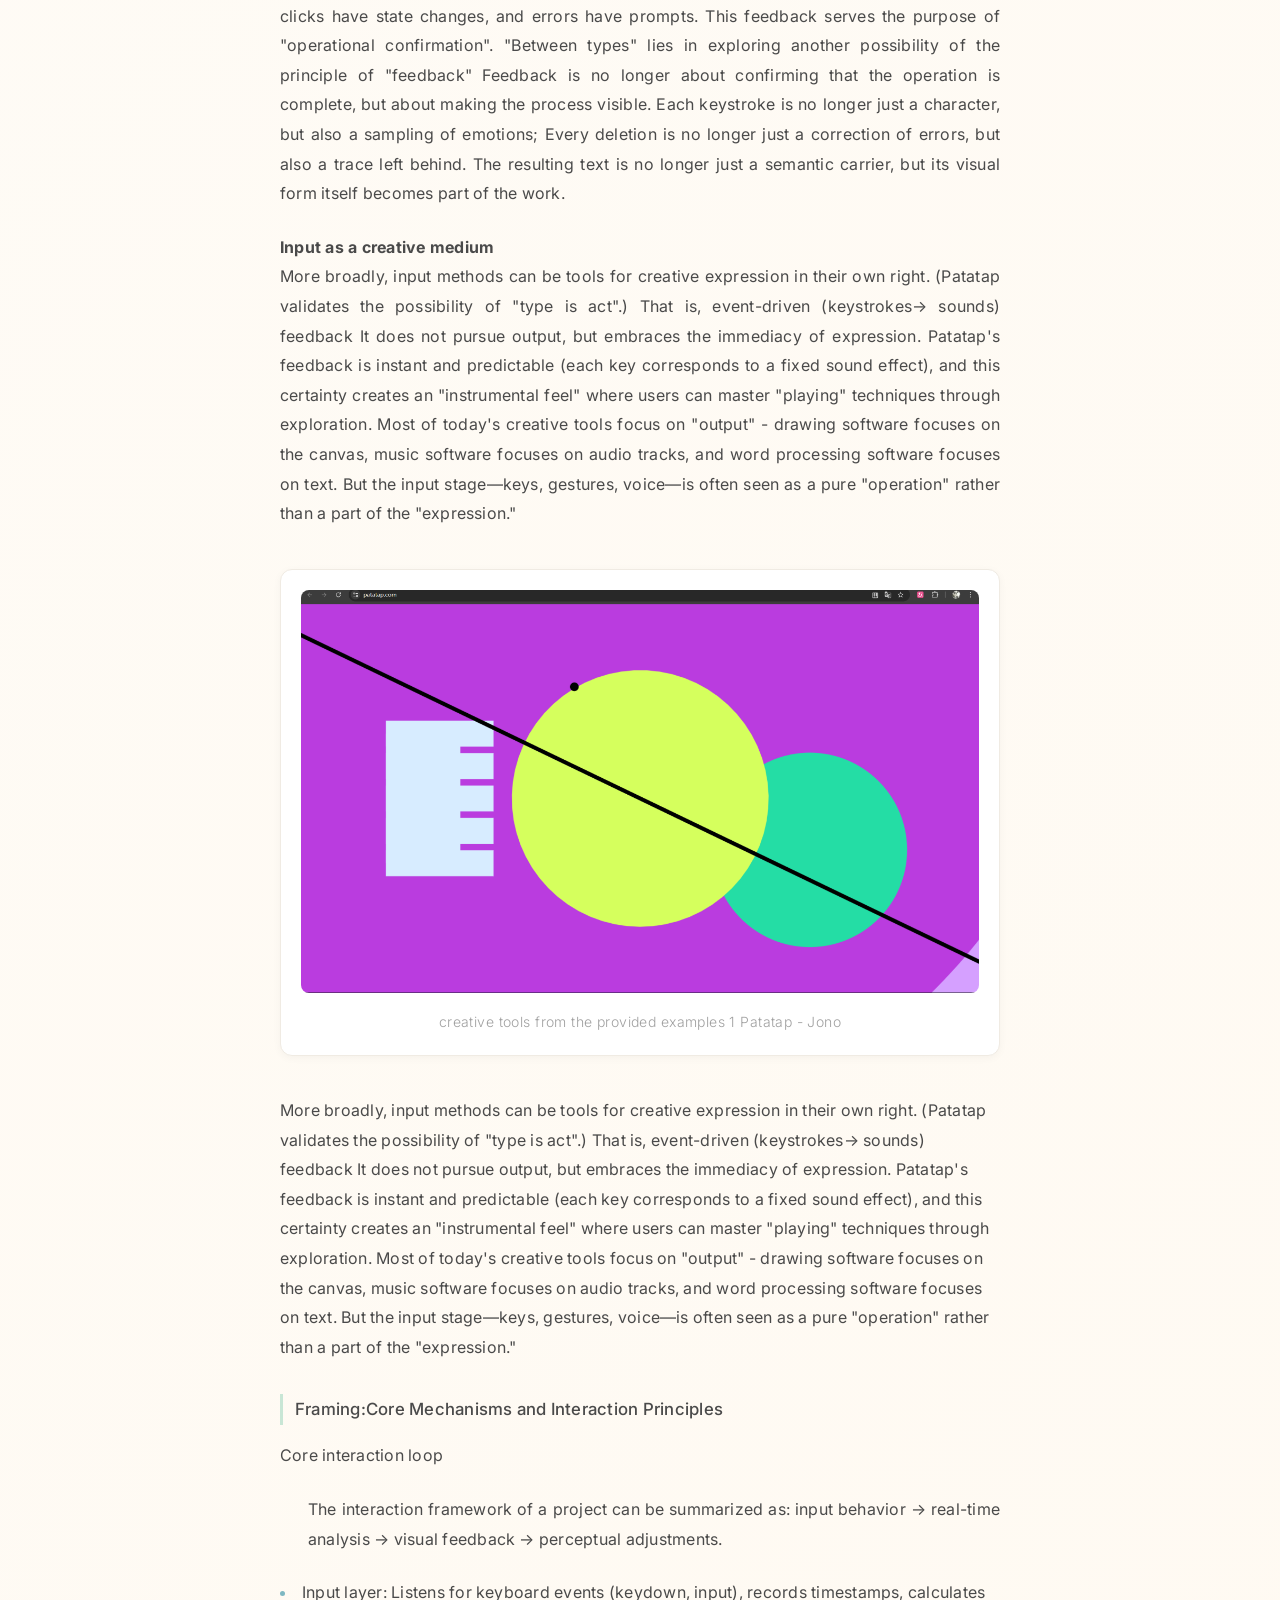
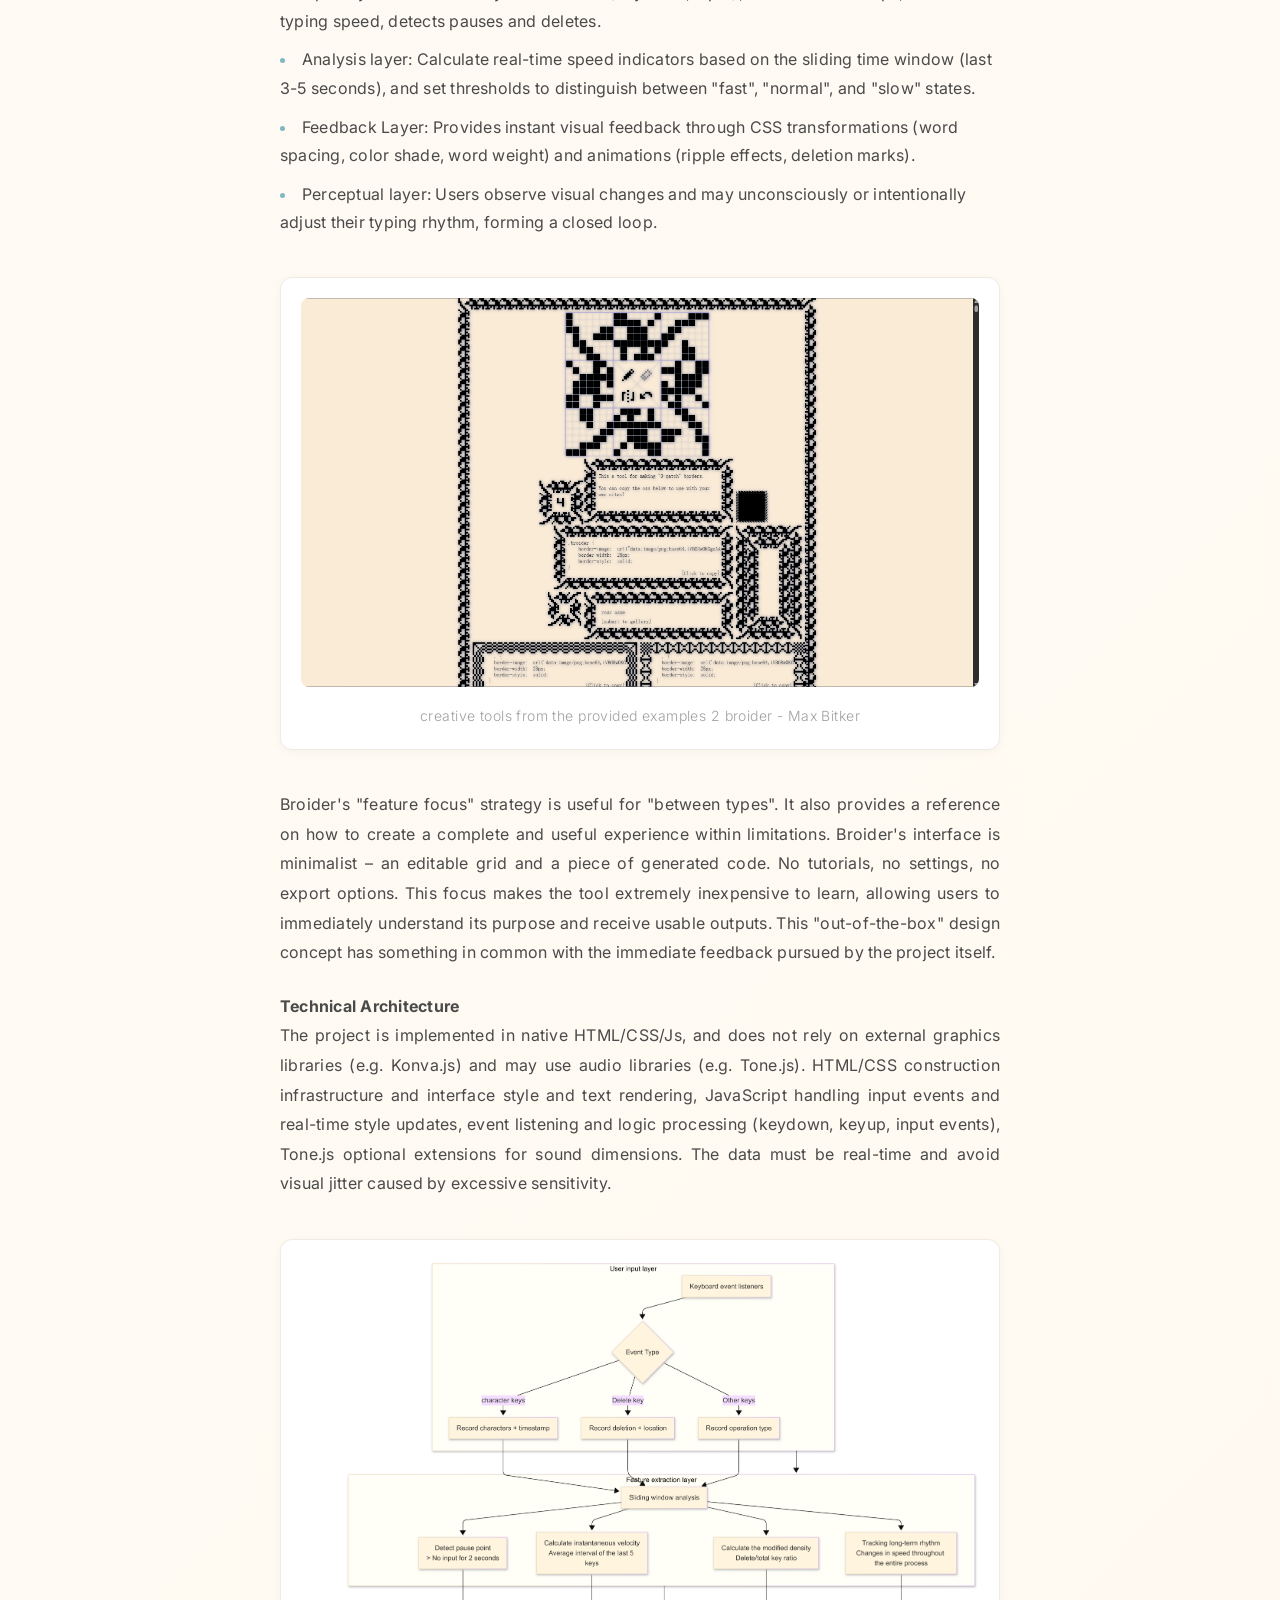
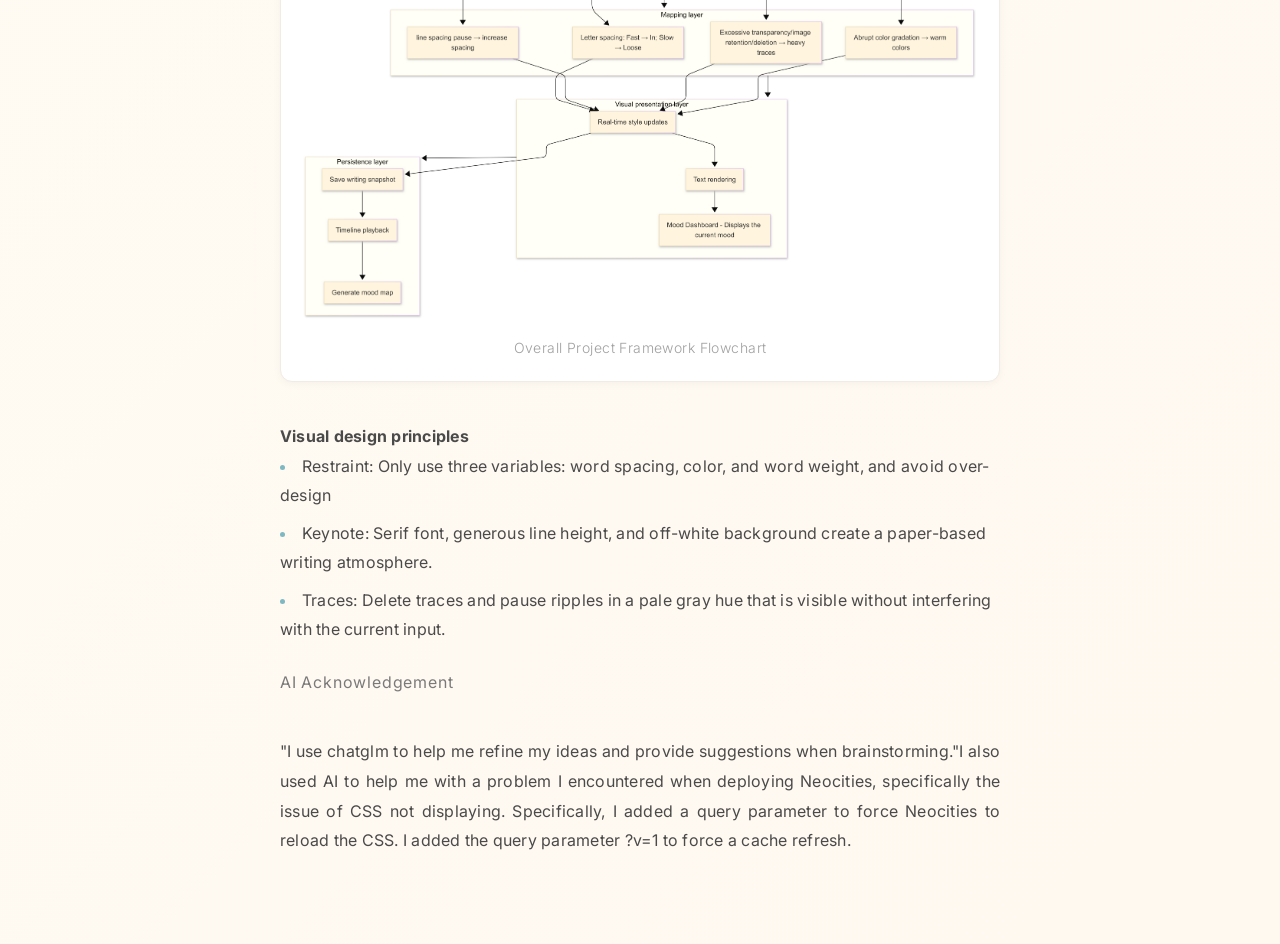
==== commit c31f9621: "111" ====
--- a/index.html
+++ b/index.html
@@ -113,7 +113,7 @@
 Broider's interface is minimalist – an editable grid and a piece of generated code. No tutorials, no settings, no export options. This focus makes the tool extremely inexpensive to learn, allowing users to immediately understand its purpose and receive usable outputs.
 This "out-of-the-box" design concept has something in common with the immediate feedback pursued by the project itself.</p>  
 <strong>Technical Architecture</strong>
-<p>The project is implemented in native HTML/CSS/JJ, and does not rely on external graphics libraries (e.g. Konva.js) and may use audio libraries (e.g. Tone.js).
+<p>The project is implemented in native HTML/CSS/Js, and does not rely on external graphics libraries (e.g. Konva.js) and may use audio libraries (e.g. Tone.js).
 HTML/CSS construction infrastructure and interface style and text rendering, JavaScript handling input events and real-time style updates, event listening and logic processing (keydown, keyup, input events), Tone.js optional extensions for sound dimensions. The data must be real-time and avoid visual jitter caused by excessive sensitivity.</p>
 <figure>
                 <img src="pica005.png" alt="555">
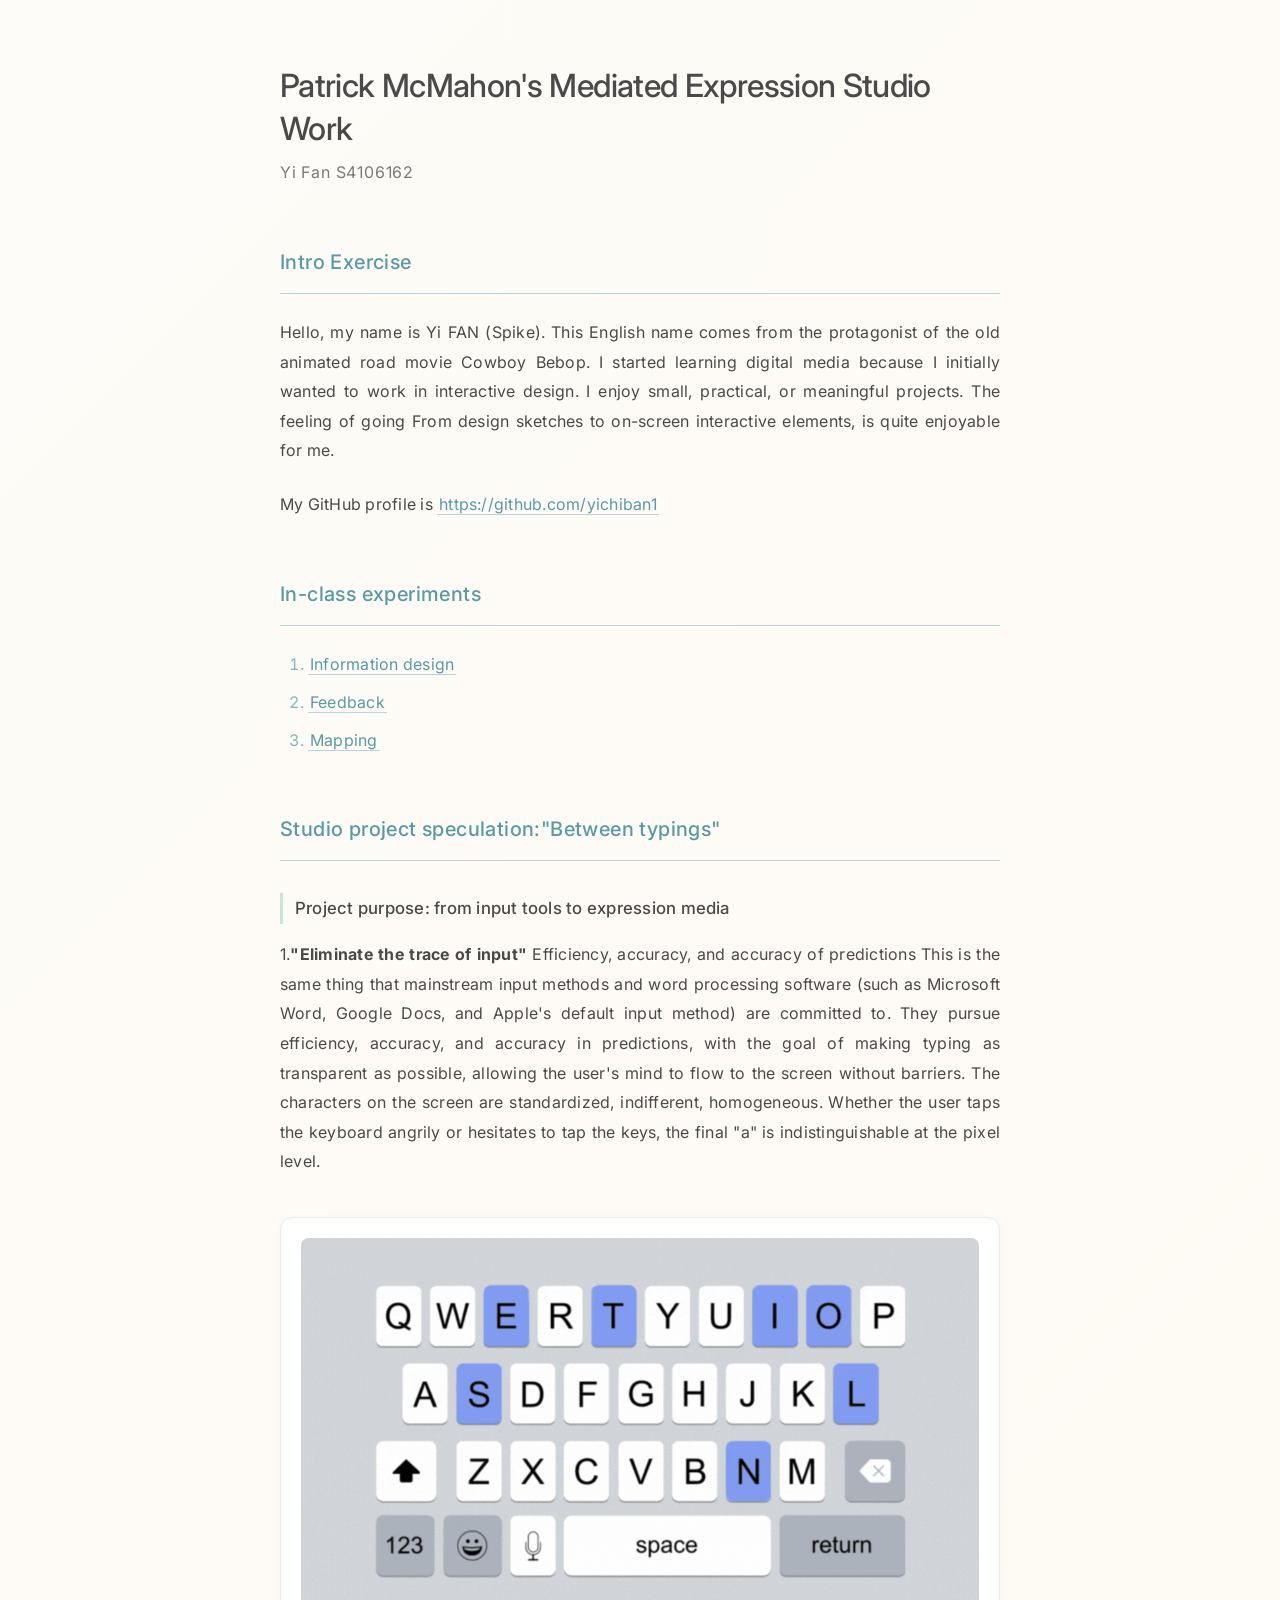
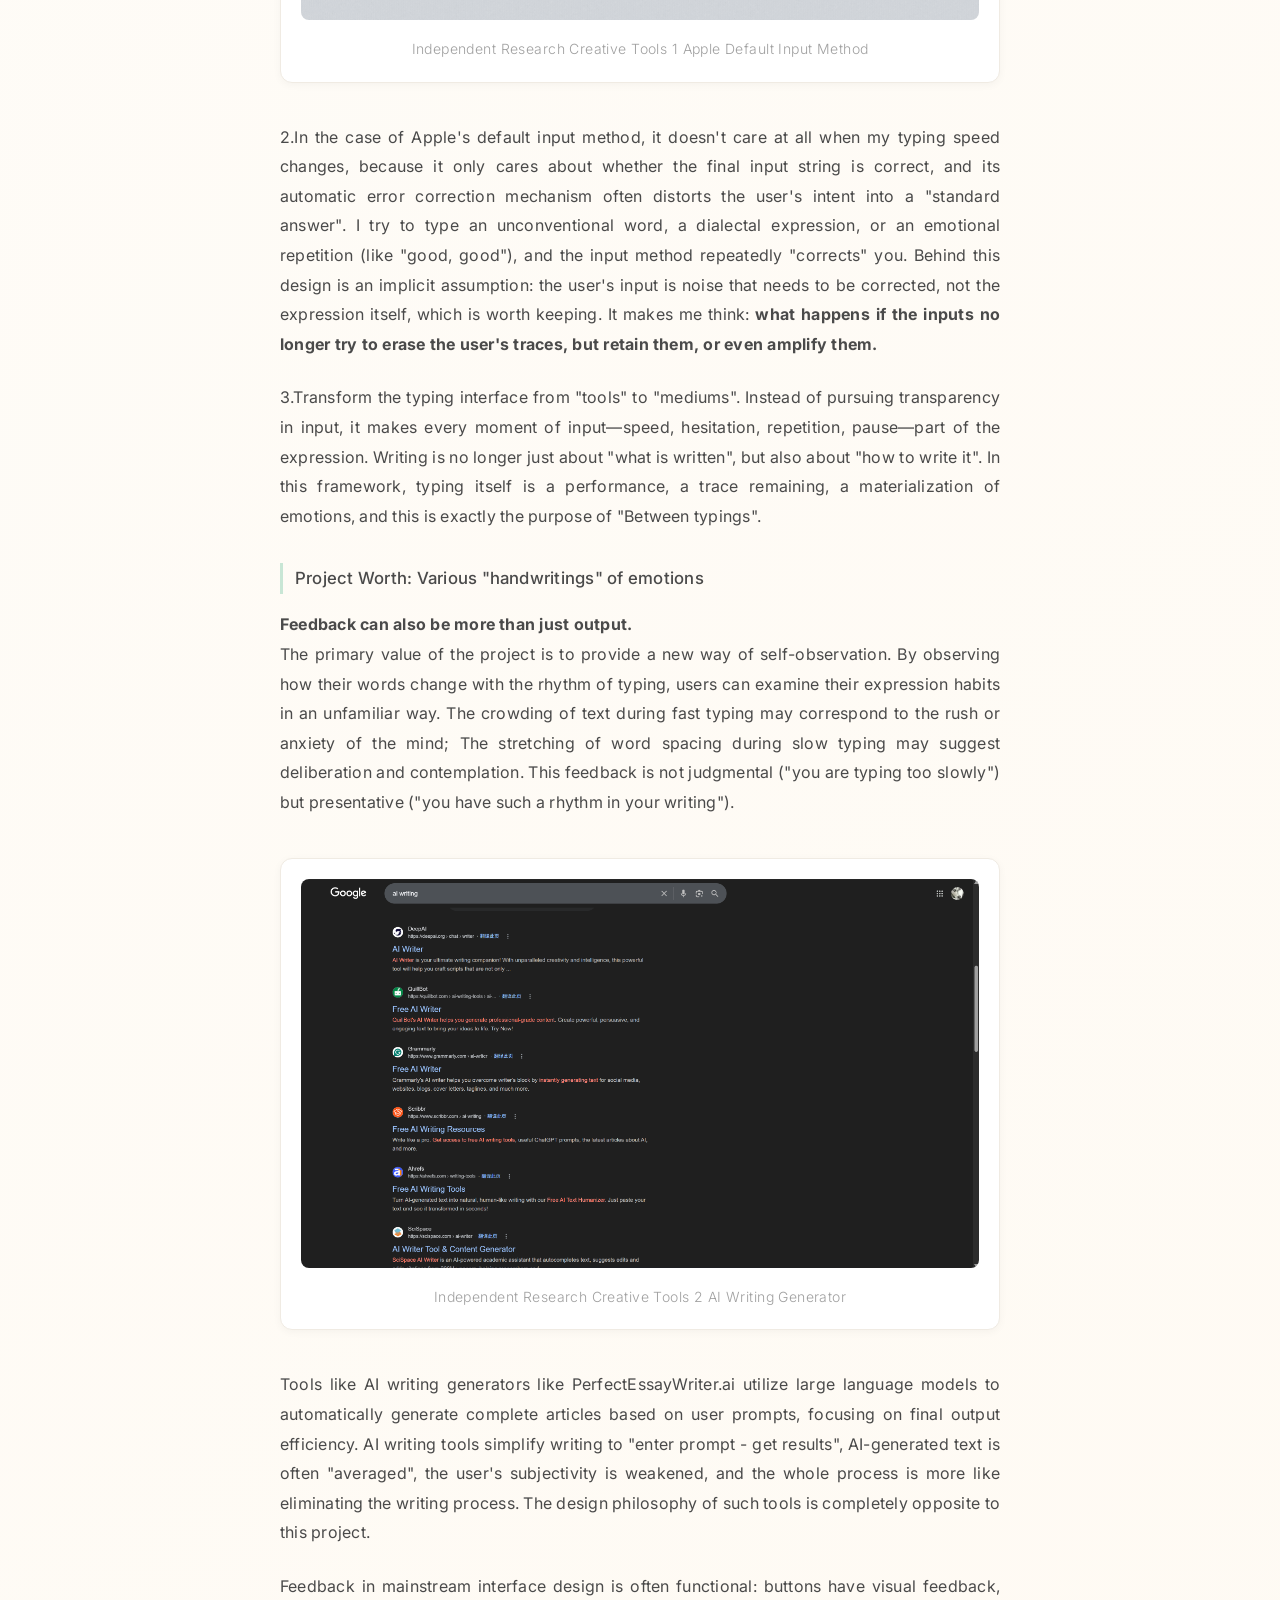
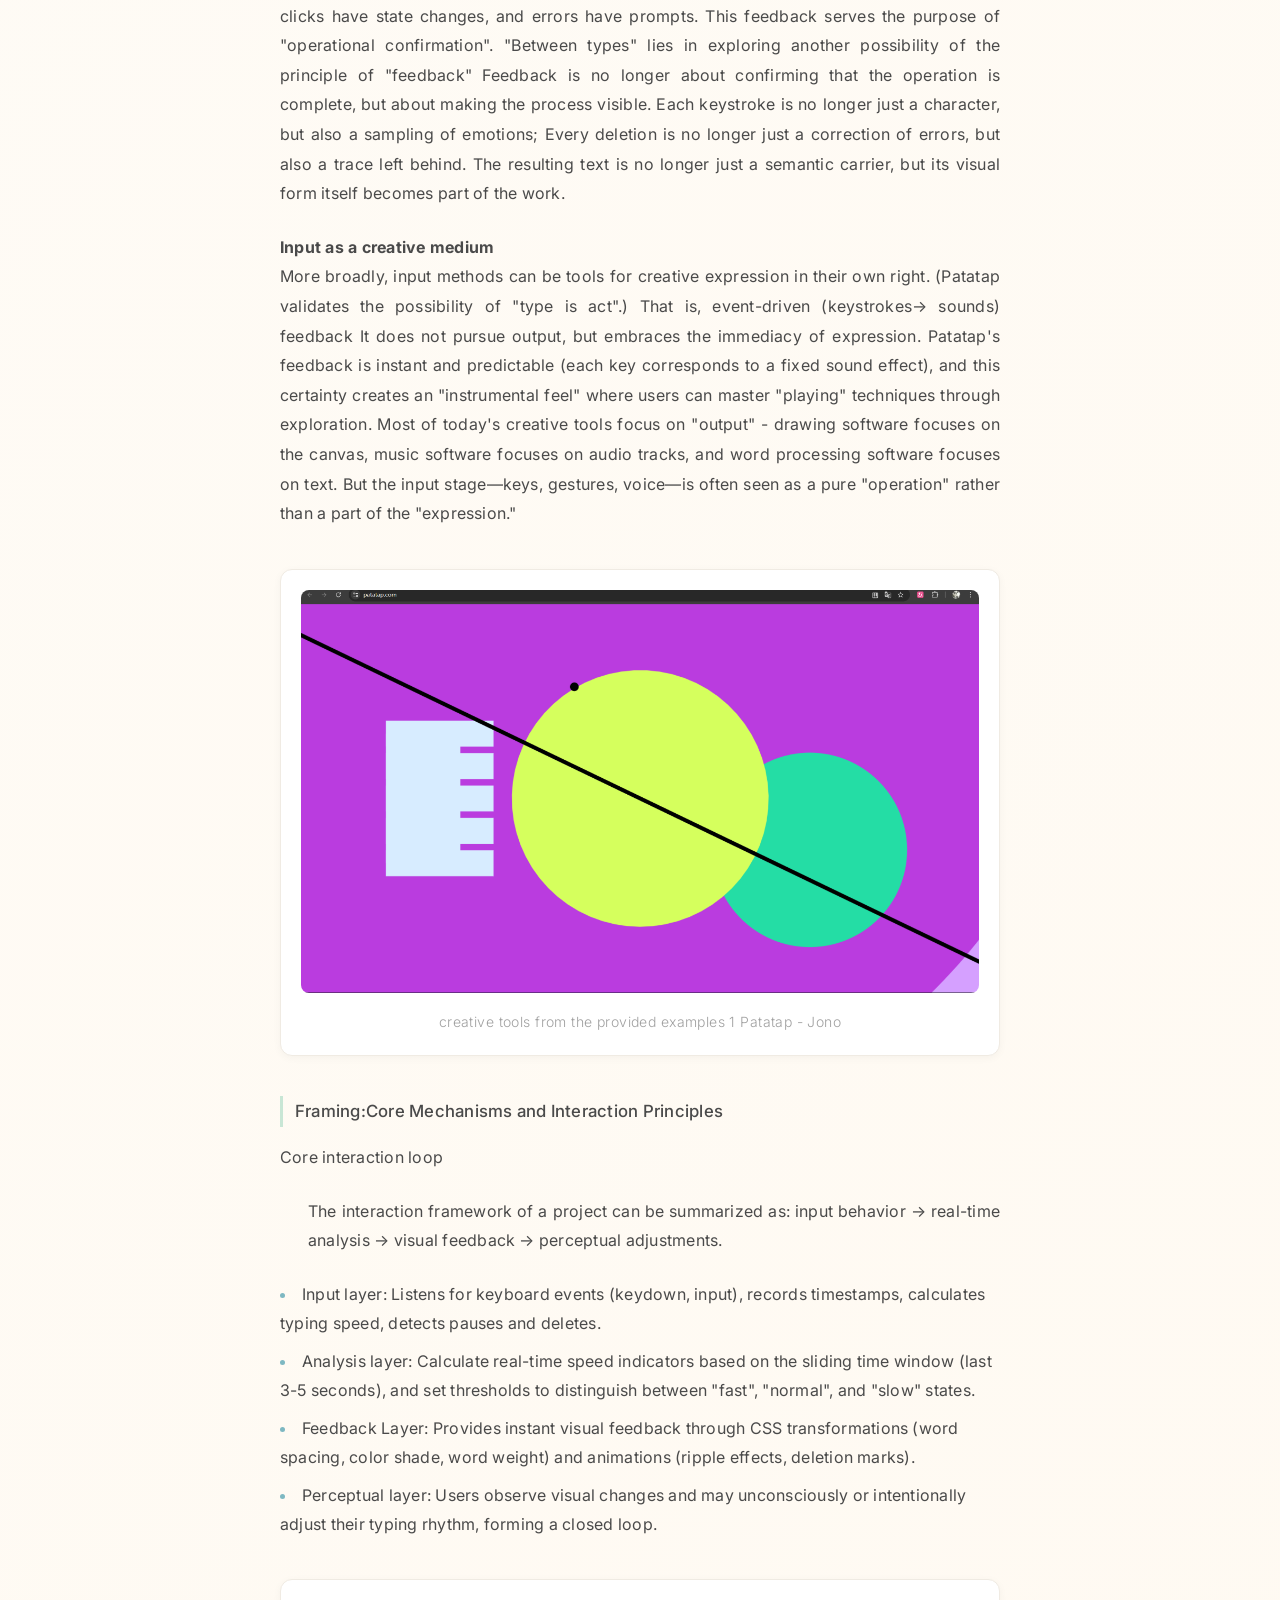
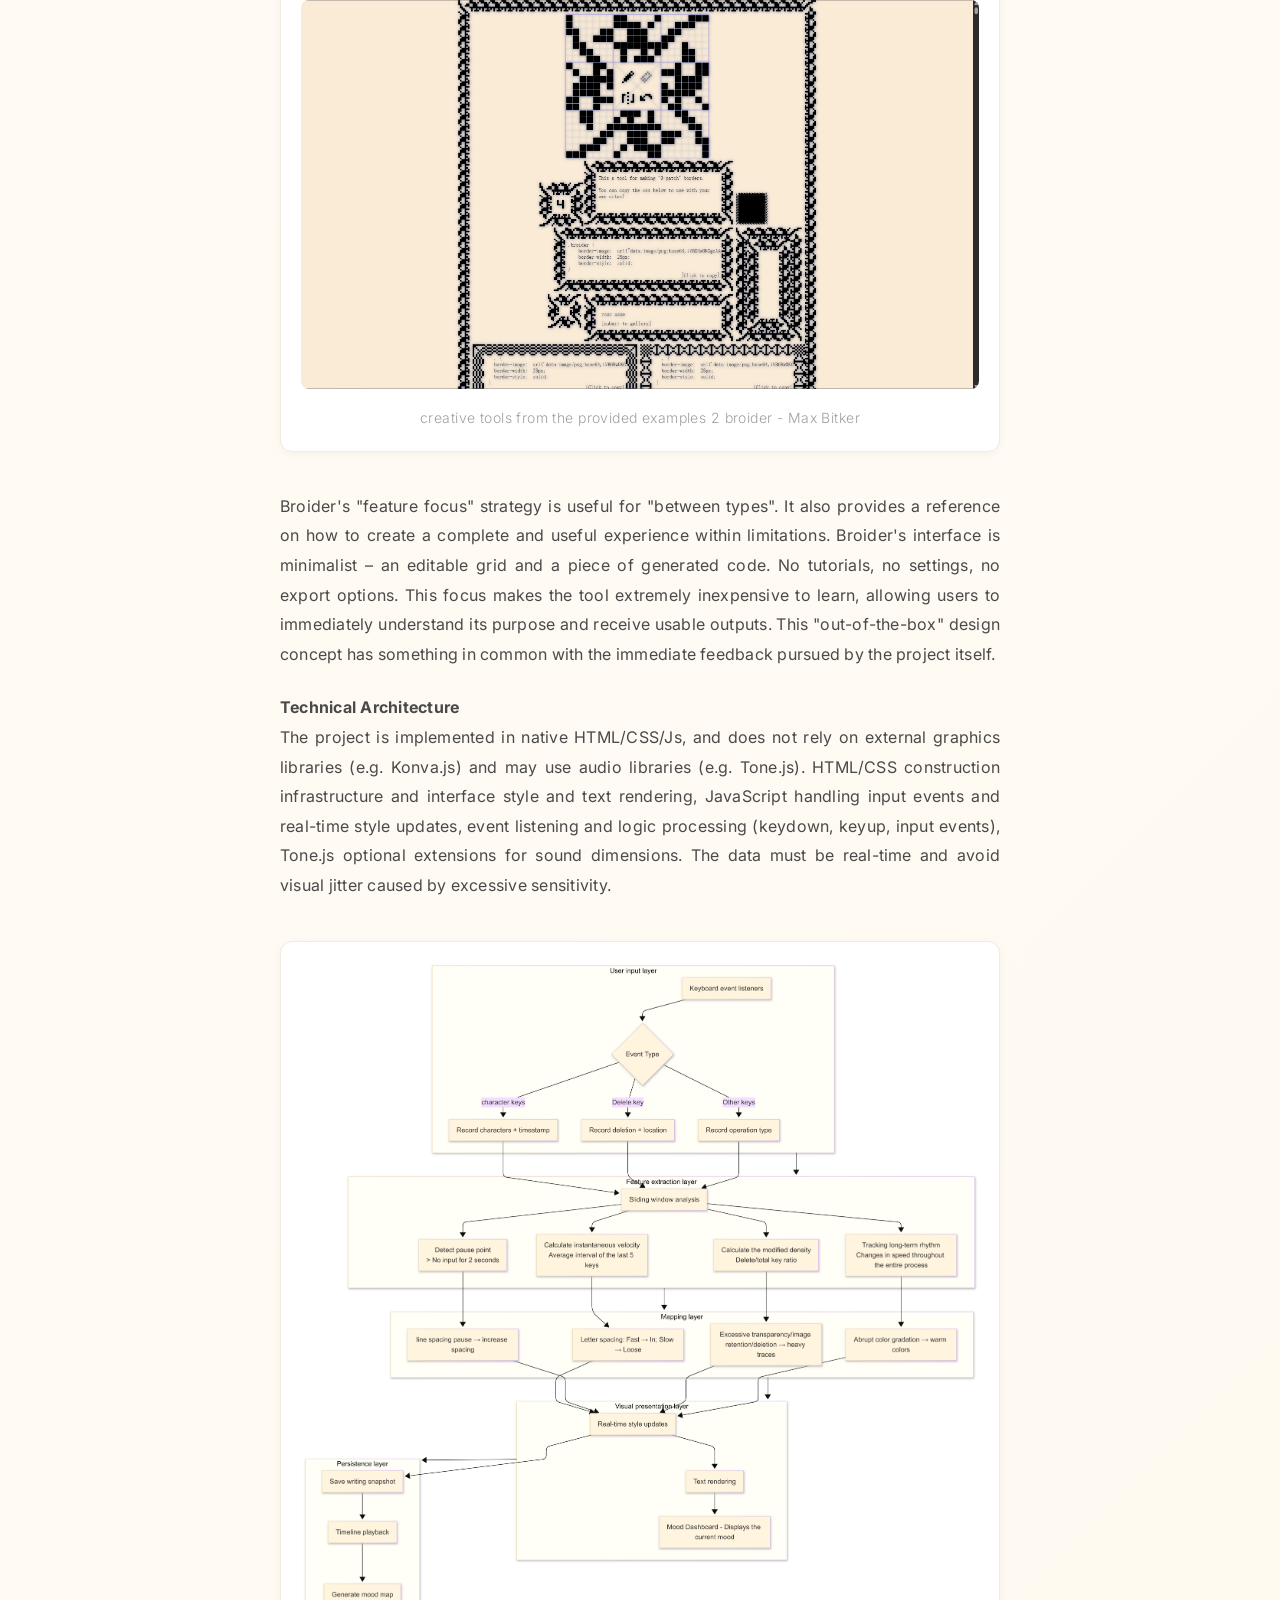
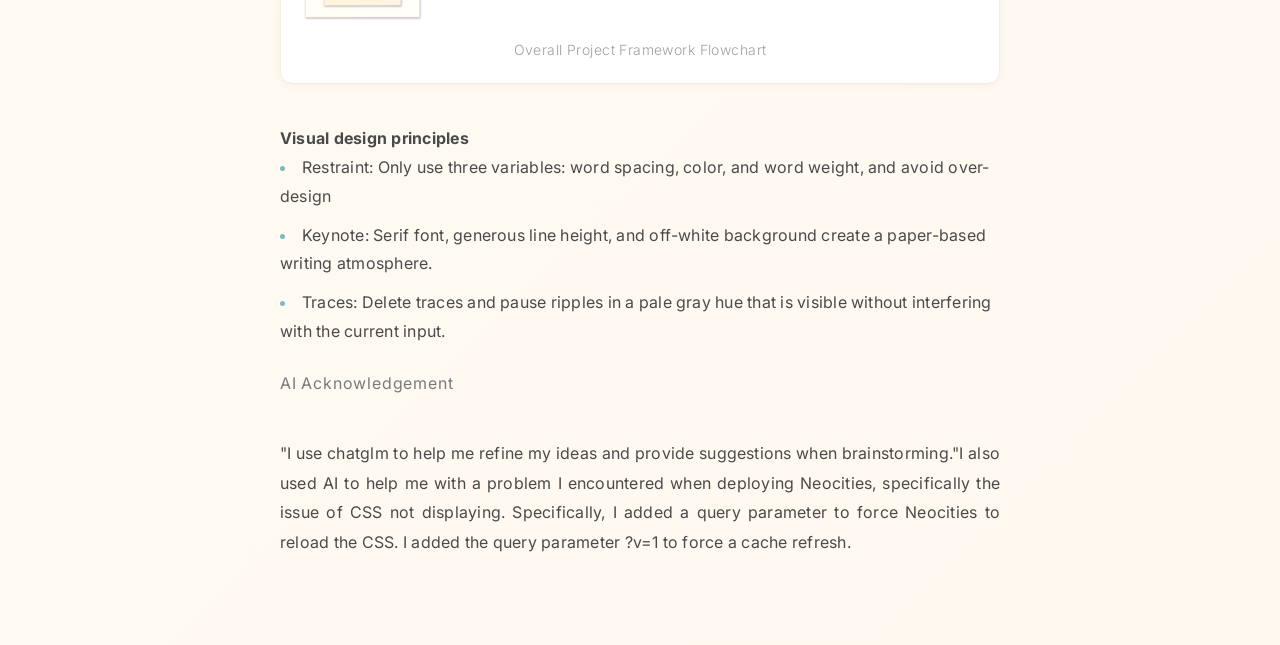
==== commit c9396185: "Update index.html" ====
--- a/index.html
+++ b/index.html
@@ -86,7 +86,7 @@
                 <img src="pica003.png" alt="333">
                 <figcaption>creative tools from the provided examples 1 Patatap - Jono</figcaption>
             </figure>
-</p>More broadly, input methods can be tools for creative expression in their own right. (Patatap validates the possibility of "type is act".) That is, event-driven (keystrokes→ sounds) feedback It does not pursue output, but embraces the immediacy of expression. Patatap's feedback is instant and predictable (each key corresponds to a fixed sound effect), and this certainty creates an "instrumental feel" where users can master "playing" techniques through exploration. Most of today's creative tools focus on "output" - drawing software focuses on the canvas, music software focuses on audio tracks, and word processing software focuses on text. But the input stage—keys, gestures, voice—is often seen as a pure "operation" rather than a part of the "expression."
+
              <h4>Framing:Core Mechanisms and Interaction Principles</h4>
             <p>Core interaction loop</p><ul>
 <p>The interaction framework of a project can be summarized as: input behavior → real-time analysis → visual feedback → perceptual adjustments.</p></ul>
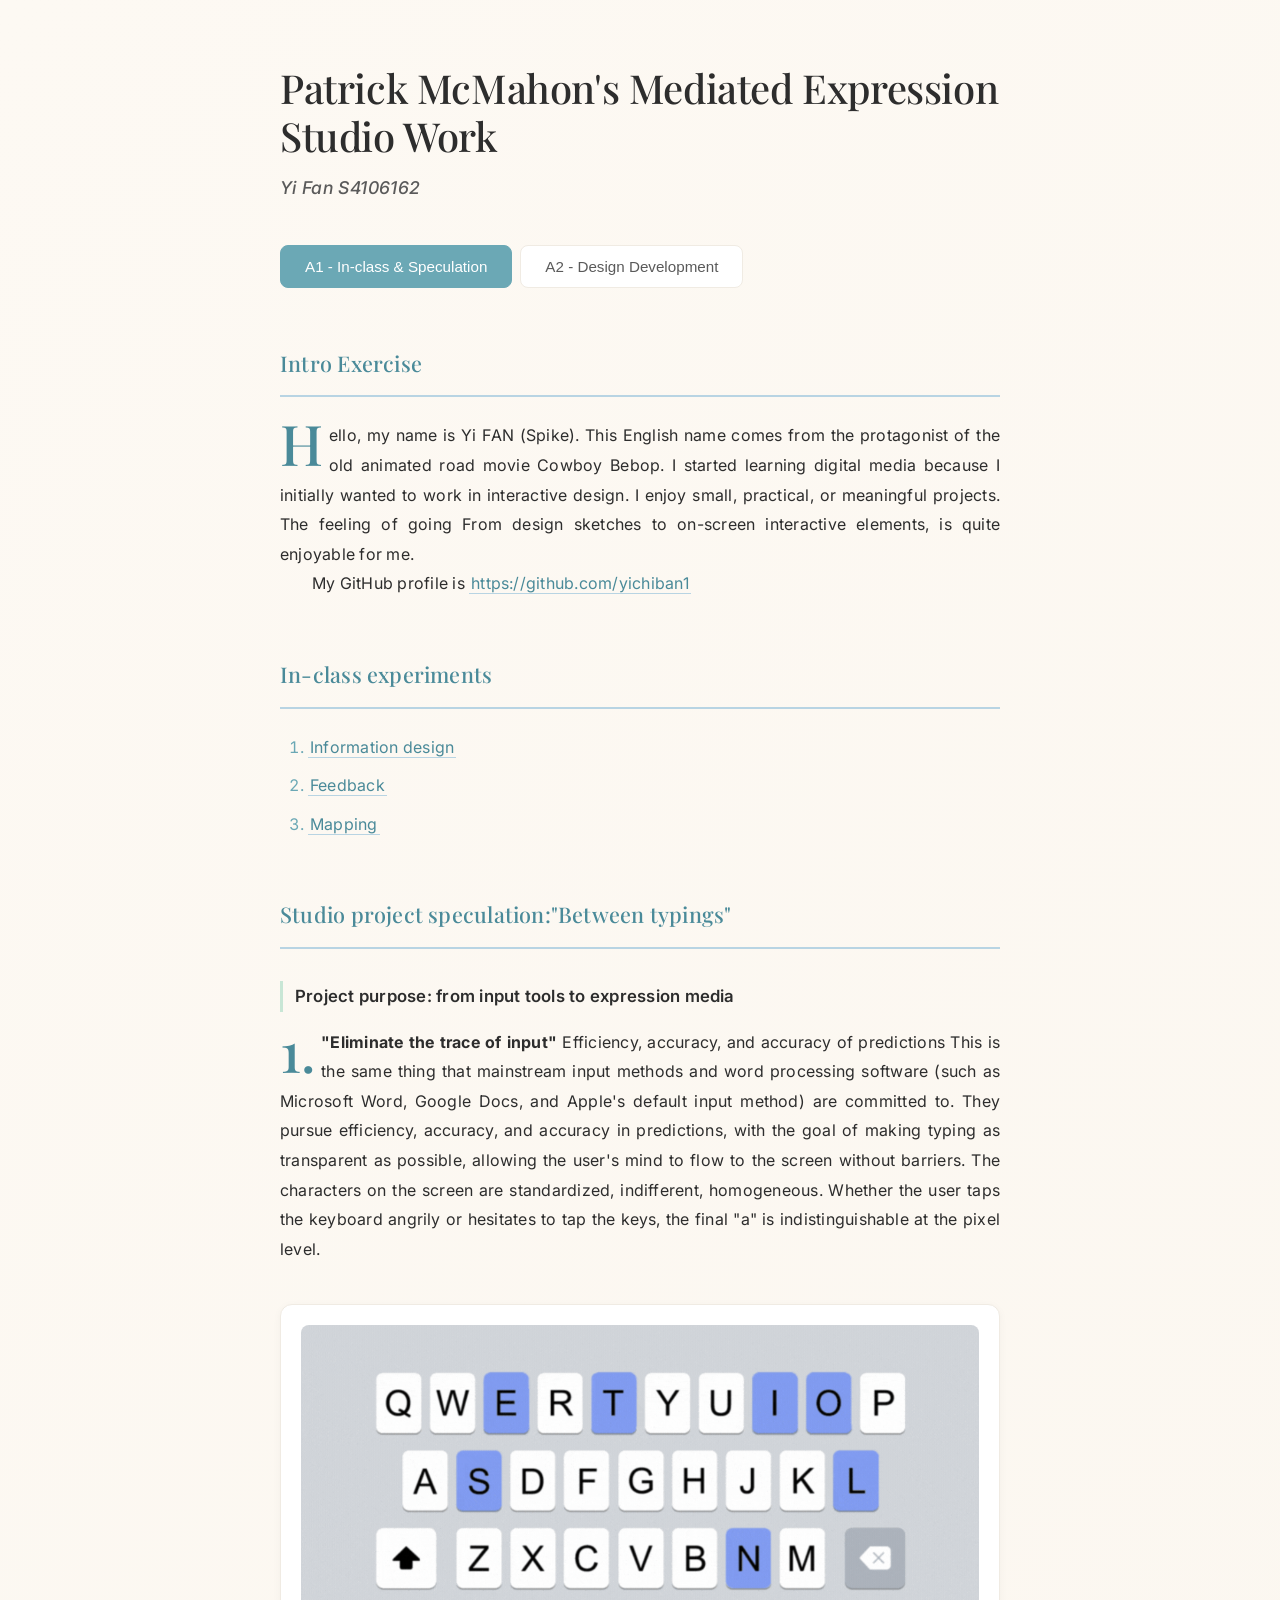
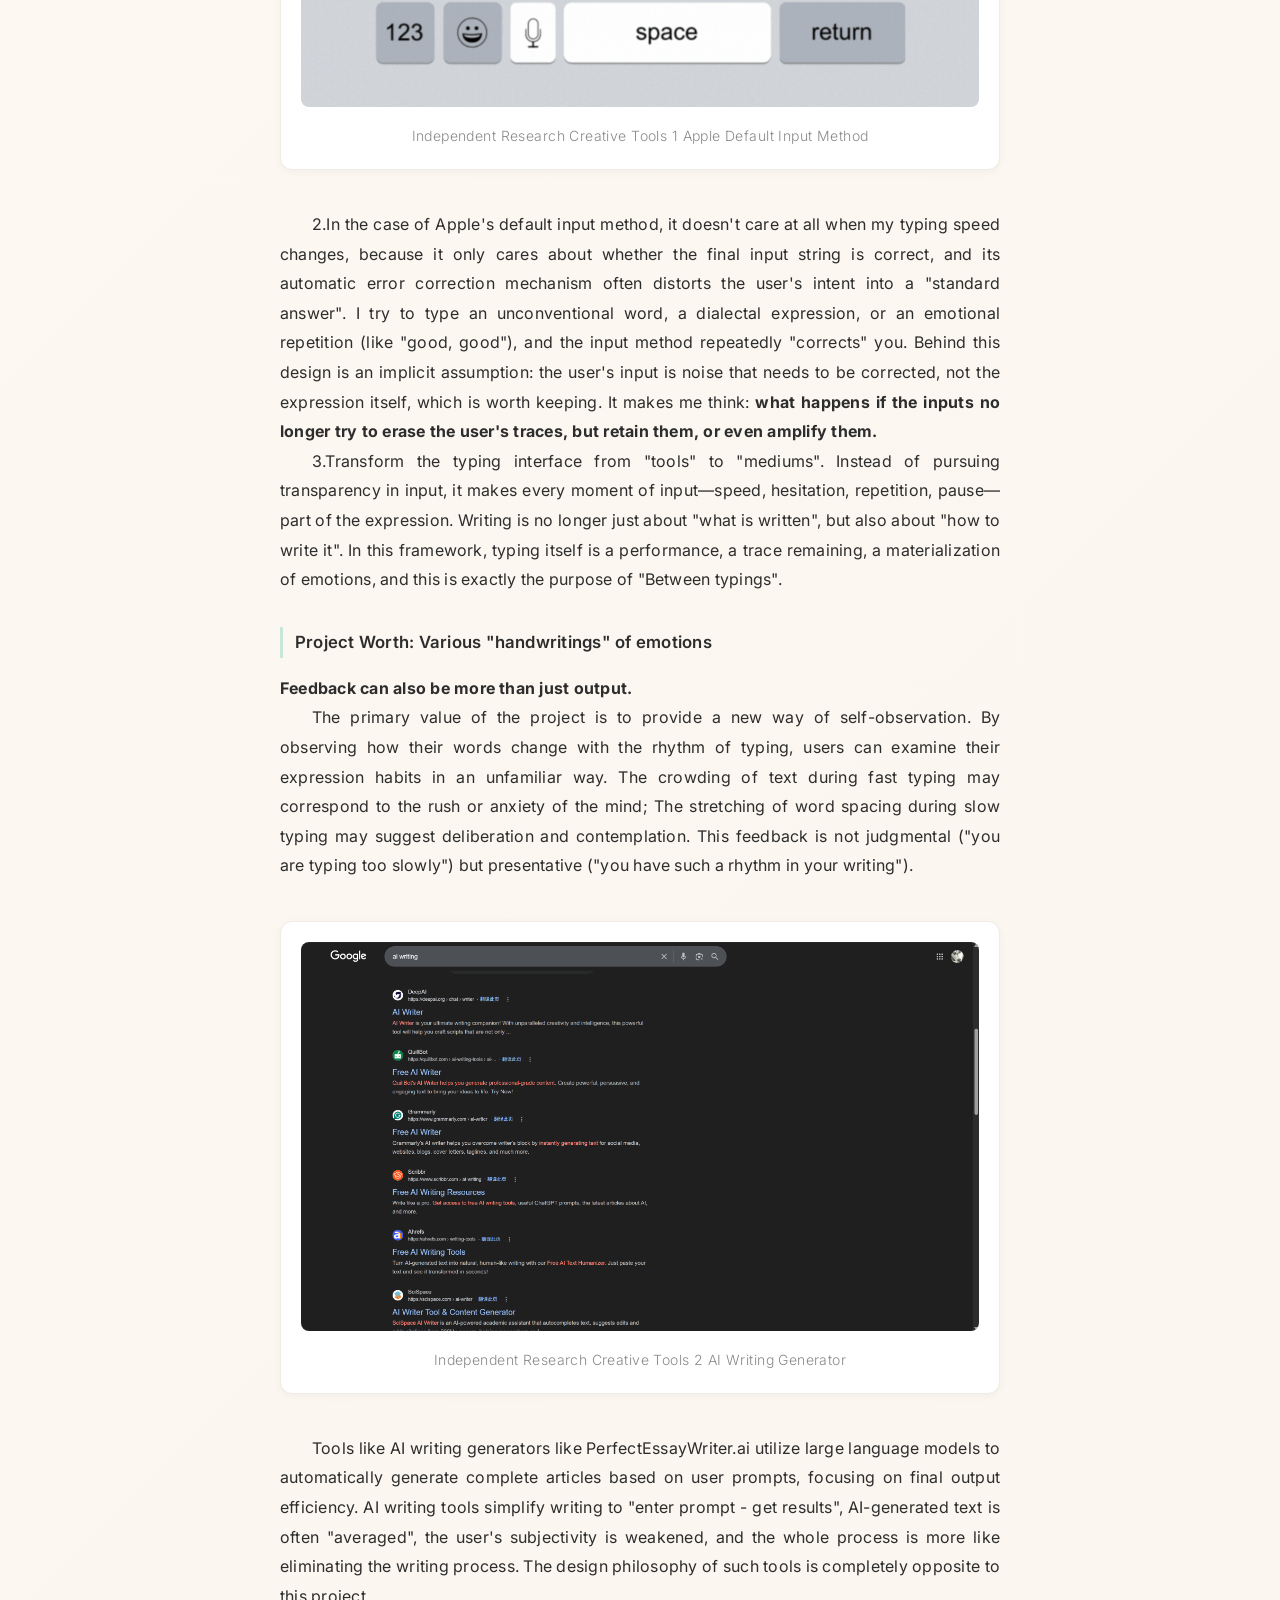
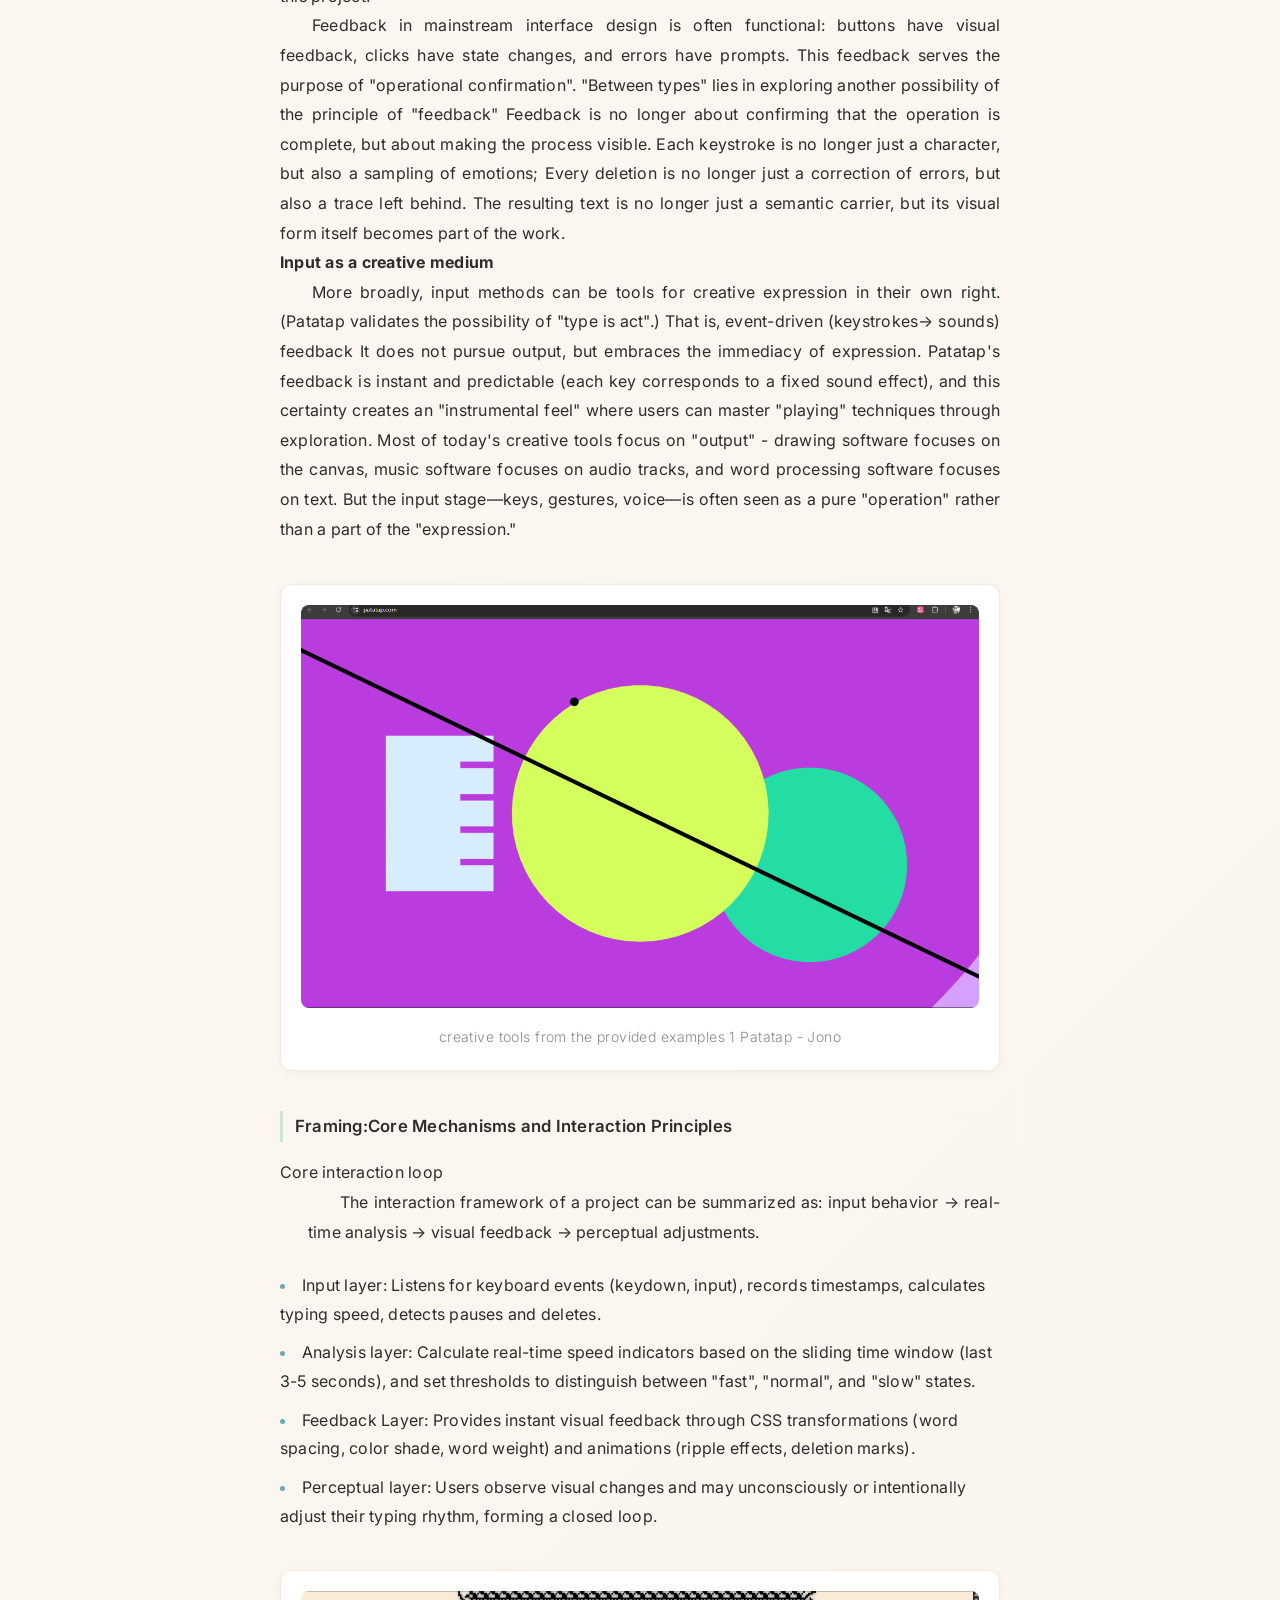
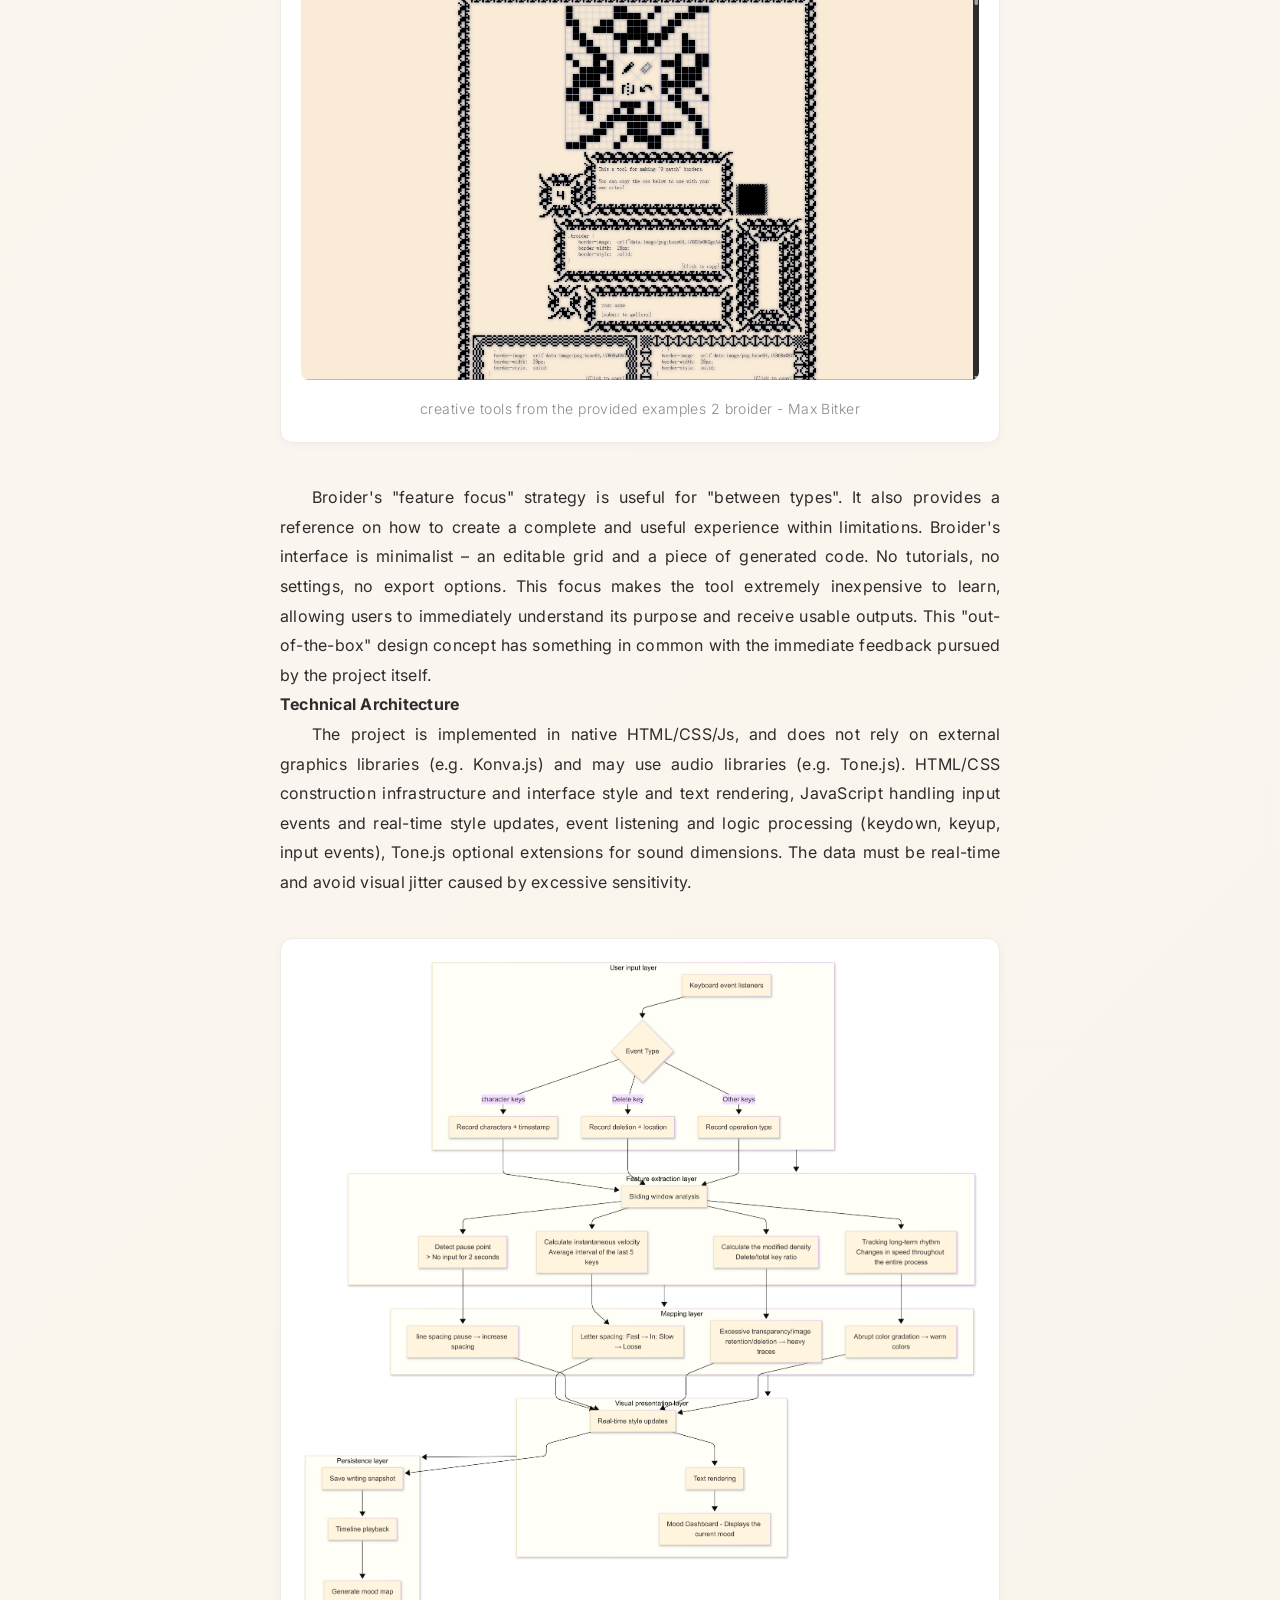
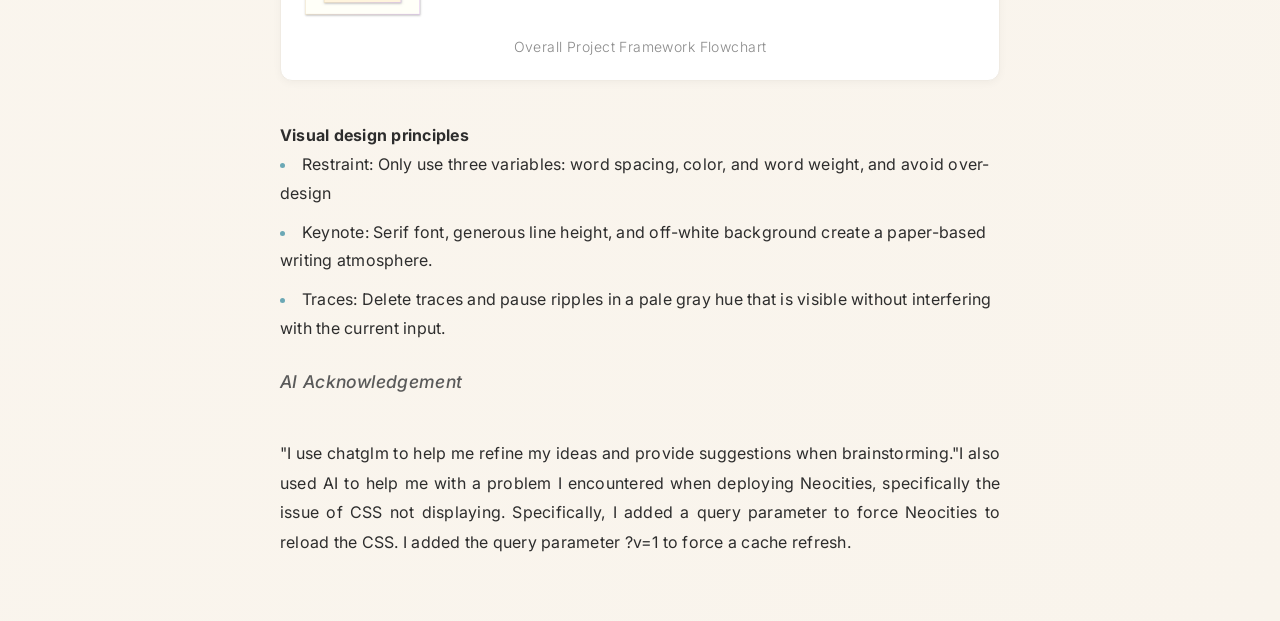
==== commit 9feab4c3: "111" ====
--- a/index.html
+++ b/index.html
@@ -1,4 +1,3 @@
-
 <!doctype html>
 <html lang="en">
 <head>
@@ -6,8 +5,8 @@
     <meta name="viewport"
           content="width=device-width, user-scalable=no, initial-scale=1.0, maximum-scale=1.0, minimum-scale=1.0">
     <meta http-equiv="X-UA-Compatible" content="ie=edge">
-    <title>Project Speculation </title>
-    <link rel="stylesheet" href="style.css?v=1" type="text/css">
+    <title>Mediated Expression Studio Work </title>
+    <link rel="stylesheet" href="style.css?v=8" type="text/css">
 
     <!-- favicon was sourced from favicon.io but the original graphics are copyright 2020 Twitter, Inc
     and other contributors -->
@@ -22,125 +21,348 @@
         <h1>Patrick McMahon's Mediated Expression Studio Work</h1>
         <h3>Yi Fan S4106162</h3>
 
-        <section>
-            <h2>Intro Exercise</h2>
+        <!-- Assignment Navigation Tabs -->
+        <div class="assignment-tabs">
+            <button class="tab-btn active" data-tab="a1">A1 - In-class & Speculation</button>
+            <button class="tab-btn" data-tab="a2">A2 - Design Development</button>
+        </div>
+
+        <!-- A1 Section -->
+        <div id="a1" class="assignment-content active">
+            <section>
+                <h2>Intro Exercise</h2>
+                
+                <p>
+                  Hello, my name is Yi FAN (Spike). This English name comes from the protagonist of the old animated road movie Cowboy Bebop. I started learning digital media because I initially wanted to work in interactive design. I enjoy small, practical, or meaningful projects. The feeling of going From design sketches to on-screen interactive elements, is quite enjoyable for me.
+                </p>
+                <p>
+                    My GitHub profile is
+                    <a href="https://github.com/yichiban1" target="_blank">https://github.com/yichiban1</a>
+                </p>
+            </section>
+
+            <section>
+                <h2>In-class experiments</h2>
+                <ol>
+                    <li>
+                        <a href="./informationDesignExperiment/" target="_blank">Information design</a>
+                    </li>
+                    <li>
+                        <a href="./feedbackDesignExperiment/" target="_blank">Feedback</a>
+                    </li>
+                    <li>
+                        <a href="./mappingDesignExperiment/" target="_blank">Mapping</a>
+                    </li>
+                </ol>
+            </section>
+
+            <section>
+                <h2>Studio project speculation:"Between typings"</h2>
+                
+                <h4> Project purpose: from input tools to expression media</h4>
+                <p>
+                    1.<strong>"Eliminate the trace of input"</strong> Efficiency, accuracy, and accuracy of predictions This is the same thing that mainstream input methods and word processing software (such as Microsoft Word, Google Docs, and Apple's default input method) are committed to. They pursue efficiency, accuracy, and accuracy in predictions, with the goal of making typing as transparent as possible, allowing the user's mind to flow to the screen without barriers. The characters on the screen are standardized, indifferent, homogeneous. Whether the user taps the keyboard angrily or hesitates to tap the keys, the final "a" is indistinguishable at the pixel level.
+                </p>
+                 <figure>
+                    <img src="pica001.png" alt="111">
+                    <figcaption>Independent Research Creative Tools 1 Apple Default Input Method</figcaption>
+                </figure>
+                 <p>
+                    2.In the case of Apple's default input method, it doesn't care at all when my typing speed changes, because it only cares about whether the final input string is correct, and its automatic error correction mechanism often distorts the user's intent into a "standard answer". I try to type an unconventional word, a dialectal expression, or an emotional repetition (like "good, good"), and the input method repeatedly "corrects" you. Behind this design is an implicit assumption: the user's input is noise that needs to be corrected, not the expression itself, which is worth keeping. It makes me think:<strong> what happens if the inputs no longer try to erase the user's traces, but retain them, or even amplify them.</strong>
+                </p>
+                <p>
+                   3.Transform the typing interface from "tools" to "mediums". Instead of pursuing transparency in input, it makes every moment of input—speed, hesitation, repetition, pause—part of the expression. Writing is no longer just about "what is written", but also about "how to write it". In this framework, typing itself is a performance, a trace remaining, a materialization of emotions, and this is exactly the purpose of "Between typings".
+                </p>
+                
+                <h4> Project Worth: Various "handwritings" of emotions</h4>
+               <strong>Feedback can also be more than just output.</strong> 
+                <p>
+                   The primary value of the project is to provide a new way of self-observation. By observing how their words change with the rhythm of typing, users can examine their expression habits in an unfamiliar way. The crowding of text during fast typing may correspond to the rush or anxiety of the mind; The stretching of word spacing during slow typing may suggest deliberation and contemplation. This feedback is not judgmental ("you are typing too slowly") but presentative ("you have such a rhythm in your writing").
+                </p>
+                 <figure>
+                    <img src="pica002.png" alt="222">
+                    <figcaption>Independent Research Creative Tools 2 AI Writing Generator</figcaption>
+                </figure>
+               <p>Tools like AI writing generators like PerfectEssayWriter.ai utilize large language models to automatically generate complete articles based on user prompts, focusing on final output efficiency. AI writing tools simplify writing to "enter prompt - get results", AI-generated text is often "averaged", the user's subjectivity is weakened, and the whole process is more like eliminating the writing process. The design philosophy of such tools is completely opposite to this project.</p> 
+
+                 <p>Feedback in mainstream interface design is often functional: buttons have visual feedback, clicks have state changes, and errors have prompts. This feedback serves the purpose of "operational confirmation". "Between types" lies in exploring another possibility of the principle of "feedback"
+    Feedback is no longer about confirming that the operation is complete, but about making the process visible. Each keystroke is no longer just a character, but also a sampling of emotions; Every deletion is no longer just a correction of errors, but also a trace left behind. The resulting text is no longer just a semantic carrier, but its visual form itself becomes part of the work.</p> 
+    <strong>Input as a creative medium</strong> 
+    <p>More broadly, input methods can be tools for creative expression in their own right. (Patatap validates the possibility of "type is act".) That is, event-driven (keystrokes→ sounds) feedback It does not pursue output, but embraces the immediacy of expression. Patatap's feedback is instant and predictable (each key corresponds to a fixed sound effect), and this certainty creates an "instrumental feel" where users can master "playing" techniques through exploration. Most of today's creative tools focus on "output" - drawing software focuses on the canvas, music software focuses on audio tracks, and word processing software focuses on text. But the input stage—keys, gestures, voice—is often seen as a pure "operation" rather than a part of the "expression."
+        <figure>
+                    <img src="pica003.png" alt="333">
+                    <figcaption>creative tools from the provided examples 1 Patatap - Jono</figcaption>
+                </figure>
+
+                 <h4>Framing:Core Mechanisms and Interaction Principles</h4>
+                <p>Core interaction loop</p><ul>
+    <p>The interaction framework of a project can be summarized as: input behavior → real-time analysis → visual feedback → perceptual adjustments.</p></ul>
+              
+                <li>
+                Input layer: Listens for keyboard events (keydown, input), records timestamps, calculates typing speed, detects pauses and deletes.
+              </li>
+              <li>
+                Analysis layer: Calculate real-time speed indicators based on the sliding time window (last 3-5 seconds), and set thresholds to distinguish between "fast", "normal", and "slow" states.
+              </li>
+              <li>
+                Feedback Layer: Provides instant visual feedback through CSS transformations (word spacing, color shade, word weight) and animations (ripple effects, deletion marks).
+              </li>
+              <li>
+                Perceptual layer: Users observe visual changes and may unconsciously or intentionally adjust their typing rhythm, forming a closed loop.
+              </li>
+                </p>
+                <figure>
+                    <img src="pica004.png" alt="444">
+                    <figcaption>creative tools from the provided examples 2 broider - Max Bitker</figcaption>
+                </figure>
+
+             <p>Broider's "feature focus" strategy is useful for "between types". It also provides a reference on how to create a complete and useful experience within limitations.
+    Broider's interface is minimalist – an editable grid and a piece of generated code. No tutorials, no settings, no export options. This focus makes the tool extremely inexpensive to learn, allowing users to immediately understand its purpose and receive usable outputs.
+    This "out-of-the-box" design concept has something in common with the immediate feedback pursued by the project itself.</p>  
+    <strong>Technical Architecture</strong>
+    <p>The project is implemented in native HTML/CSS/Js, and does not rely on external graphics libraries (e.g. Konva.js) and may use audio libraries (e.g. Tone.js).
+    HTML/CSS construction infrastructure and interface style and text rendering, JavaScript handling input events and real-time style updates, event listening and logic processing (keydown, keyup, input events), Tone.js optional extensions for sound dimensions. The data must be real-time and avoid visual jitter caused by excessive sensitivity.</p>
+    <figure>
+                    <img src="pica005.png" alt="555">
+                    <figcaption>Overall Project Framework Flowchart</figcaption>
+                </figure>
+                <strong>Visual design principles</strong>
+                <li>
+               Restraint: Only use three variables: word spacing, color, and word weight, and avoid over-design
+              </li>
+              <li>
+                Keynote: Serif font, generous line height, and off-white background create a paper-based writing atmosphere.
+              </li>
+              <li>
+                Traces: Delete traces and pause ripples in a pale gray hue that is visible without interfering with the current input.
+              </li>
             
-            <p>
-              Hello, my name is Yi FAN (Spike). This English name comes from the protagonist of the old animated road movie Cowboy Bebop. I started learning digital media because I initially wanted to work in interactive design. I enjoy small, practical, or meaningful projects. The feeling of going From design sketches to on-screen interactive elements, is quite enjoyable for me.
-            </p>
-            <p>
-                My GitHub profile is
-                <a href="https://github.com/yichiban1" target="_blank">https://github.com/yichiban1</a>
-            </p>
-        </section>
-
-        <section>
-            <h2>In-class experiments</h2>
-            <ol>
-                <li>
-                    <a href="./informationDesignExperiment/" target="_blank">Information design</a>
-                </li>
-                <li>
-                    <a href="./feedbackDesignExperiment/" target="_blank">Feedback</a>
-                </li>
-                <li>
-                    <a href="./mappingDesignExperiment/" target="_blank">Mapping</a>
-                </li>
-            </ol>
-        </section>
-
-        <section>
-            <h2>Studio project speculation:"Between typings"</h2>
-            
-            <h4> Project purpose: from input tools to expression media</h4>
-            <p>
-                1.<strong>"Eliminate the trace of input"</strong> Efficiency, accuracy, and accuracy of predictions This is the same thing that mainstream input methods and word processing software (such as Microsoft Word, Google Docs, and Apple's default input method) are committed to. They pursue efficiency, accuracy, and accuracy in predictions, with the goal of making typing as transparent as possible, allowing the user's mind to flow to the screen without barriers. The characters on the screen are standardized, indifferent, homogeneous. Whether the user taps the keyboard angrily or hesitates to tap the keys, the final "a" is indistinguishable at the pixel level.
-            </p>
-             <figure>
-                <img src="pica001.png" alt="111">
-                <figcaption>Independent Research Creative Tools 1 Apple Default Input Method</figcaption>
-            </figure>
-             <p>
-                2.In the case of Apple's default input method, it doesn't care at all when my typing speed changes, because it only cares about whether the final input string is correct, and its automatic error correction mechanism often distorts the user's intent into a "standard answer". I try to type an unconventional word, a dialectal expression, or an emotional repetition (like "good, good"), and the input method repeatedly "corrects" you. Behind this design is an implicit assumption: the user's input is noise that needs to be corrected, not the expression itself, which is worth keeping. It makes me think:<strong> what happens if the inputs no longer try to erase the user's traces, but retain them, or even amplify them.</strong>
-            </p>
-            <p>
-               3.Transform the typing interface from "tools" to "mediums". Instead of pursuing transparency in input, it makes every moment of input—speed, hesitation, repetition, pause—part of the expression. Writing is no longer just about "what is written", but also about "how to write it". In this framework, typing itself is a performance, a trace remaining, a materialization of emotions, and this is exactly the purpose of "Between typings".
-            </p>
-            
-            <h4> Project Worth: Various "handwritings" of emotions</h4>
-           <strong>Feedback can also be more than just output.</strong> 
-            <p>
-               The primary value of the project is to provide a new way of self-observation. By observing how their words change with the rhythm of typing, users can examine their expression habits in an unfamiliar way. The crowding of text during fast typing may correspond to the rush or anxiety of the mind; The stretching of word spacing during slow typing may suggest deliberation and contemplation. This feedback is not judgmental ("you are typing too slowly") but presentative ("you have such a rhythm in your writing").
-            </p>
-             <figure>
-                <img src="pica002.png" alt="222">
-                <figcaption>Independent Research Creative Tools 2 AI Writing Generator</figcaption>
-            </figure>
-           <p>Tools like AI writing generators like PerfectEssayWriter.ai utilize large language models to automatically generate complete articles based on user prompts, focusing on final output efficiency. AI writing tools simplify writing to "enter prompt - get results", AI-generated text is often "averaged", the user's subjectivity is weakened, and the whole process is more like eliminating the writing process. The design philosophy of such tools is completely opposite to this project.</p> 
-
-             <p>Feedback in mainstream interface design is often functional: buttons have visual feedback, clicks have state changes, and errors have prompts. This feedback serves the purpose of "operational confirmation". "Between types" lies in exploring another possibility of the principle of "feedback"
-Feedback is no longer about confirming that the operation is complete, but about making the process visible. Each keystroke is no longer just a character, but also a sampling of emotions; Every deletion is no longer just a correction of errors, but also a trace left behind. The resulting text is no longer just a semantic carrier, but its visual form itself becomes part of the work.</p> 
-<strong>Input as a creative medium</strong> 
-<p>More broadly, input methods can be tools for creative expression in their own right. (Patatap validates the possibility of "type is act".) That is, event-driven (keystrokes→ sounds) feedback It does not pursue output, but embraces the immediacy of expression. Patatap's feedback is instant and predictable (each key corresponds to a fixed sound effect), and this certainty creates an "instrumental feel" where users can master "playing" techniques through exploration. Most of today's creative tools focus on "output" - drawing software focuses on the canvas, music software focuses on audio tracks, and word processing software focuses on text. But the input stage—keys, gestures, voice—is often seen as a pure "operation" rather than a part of the "expression."
-    <figure>
-                <img src="pica003.png" alt="333">
-                <figcaption>creative tools from the provided examples 1 Patatap - Jono</figcaption>
-            </figure>
-
-             <h4>Framing:Core Mechanisms and Interaction Principles</h4>
-            <p>Core interaction loop</p><ul>
-<p>The interaction framework of a project can be summarized as: input behavior → real-time analysis → visual feedback → perceptual adjustments.</p></ul>
-          
-            <li>
-            Input layer: Listens for keyboard events (keydown, input), records timestamps, calculates typing speed, detects pauses and deletes.
-          </li>
-          <li>
-            Analysis layer: Calculate real-time speed indicators based on the sliding time window (last 3-5 seconds), and set thresholds to distinguish between "fast", "normal", and "slow" states.
-          </li>
-          <li>
-            Feedback Layer: Provides instant visual feedback through CSS transformations (word spacing, color shade, word weight) and animations (ripple effects, deletion marks).
-          </li>
-          <li>
-            Perceptual layer: Users observe visual changes and may unconsciously or intentionally adjust their typing rhythm, forming a closed loop.
-          </li>
-            </p>
-            <figure>
-                <img src="pica004.png" alt="444">
-                <figcaption>creative tools from the provided examples 2 broider - Max Bitker</figcaption>
-            </figure>
-
-         <p>Broider's "feature focus" strategy is useful for "between types". It also provides a reference on how to create a complete and useful experience within limitations.
-Broider's interface is minimalist – an editable grid and a piece of generated code. No tutorials, no settings, no export options. This focus makes the tool extremely inexpensive to learn, allowing users to immediately understand its purpose and receive usable outputs.
-This "out-of-the-box" design concept has something in common with the immediate feedback pursued by the project itself.</p>  
-<strong>Technical Architecture</strong>
-<p>The project is implemented in native HTML/CSS/Js, and does not rely on external graphics libraries (e.g. Konva.js) and may use audio libraries (e.g. Tone.js).
-HTML/CSS construction infrastructure and interface style and text rendering, JavaScript handling input events and real-time style updates, event listening and logic processing (keydown, keyup, input events), Tone.js optional extensions for sound dimensions. The data must be real-time and avoid visual jitter caused by excessive sensitivity.</p>
+
+            </section>
+             <h3>AI Acknowledgement</h3>
+                <p>
+                    "I use chatglm to help me refine my ideas and provide suggestions when brainstorming."I also used AI to help me with a problem I encountered when deploying Neocities, specifically the issue of CSS not displaying. Specifically, I added a query parameter to force Neocities to reload the CSS. I added the query parameter ?v=1 to force a cache refresh.
+                </p>
+            </section>
+        </div>
+
+        <!-- A2 Section -->
+
+        <div id="a2" class="assignment-content">
+            <section>
+                <h2>Project Prototype</h2>
+
+                <p>
+                    <a href="https://yichiban1.github.io/A2-Design-Development-and-Prototyping/" target="_blank">Between Typings - prototype</a>
+                    <br><a href="https://forms.office.com/Pages/ResponsePage.aspx?id=cTYy0b7NF0S01L2yS1Exay4EYF3orupFiNEhg3qV4C1URFg3SVlZSlhONU9GUFlZVUlSWlBZWTlGWi4u" target="_blank">Peer user testing form</a>
+                    <br><a href="https://github.com/yichiban1/A2-Design-Development-and-Prototyping/tree/main/between-typings" target="_blank">Between-typings github code page</a>
+                </p>
+                
+            </section>
+
+            <section>
+                <h2>Between Typings - Project Review</h2>
+
+                <h4>Conceptual Response</h4>
+                <p>
+                    1. <strong>Background of Creation</strong> In the digital age, typing has become one of the most popular media of expression. However, mainstream input method designs follow the principle of "efficiency first"—they seek to eliminate all "unnecessary" pauses, corrections, and hesitations, compressing the typing process into a pure information transfer tool. Implicit in this design philosophy is the assumption that the value of writing lies only in the text it ultimately produces, and that the emotional traces of the process are "noise" that needs to be erased.
+                </p>
+
+                <p>
+                    <em>"Between Typings"</em> is a reflection on this assumption. The project's core insight stems from observations of everyday typing behavior: when we write, the rhythm of our fingers on the keyboard actually carries a wealth of psychological information—rapid combos may reflect impulsiveness or excitement, sudden pauses may suggest hesitation or reflection, deletions and modifications reveal the evolutionary trajectory of our minds. These process data, which are regarded as "interference" by traditional input methods, constitute the essential characteristics of writing as an expressive act.
+                </p>
+
+                <p>
+                    The creative background of the project is also inspired by the following research and practice:
+                </p>
+
+                <ol>
+                    <li>
+                        <strong>Predictive Input for Apple Input Method</strong>: Observed how modern input methods algorithmically predict user intent, but this "intelligence" often comes at the expense of the user's expressive personality.
+                    </li>
+                    <li>
+                        <strong>The rise of AI writing generators</strong>: Tools such as ChatGPT can efficiently generate text, but completely lack the emotional fluctuations and thinking traces of human writing.
+                    </li>
+                    <li>
+                        <strong>Slow Technology Movement</strong>: Influenced by this design concept, the project explores how to transform technology products from "efficiency tools" to "reflection media." Hallnäs and Redström (2001) argue in <em>Slow Technology – Designing for Reflection</em> that technology design should create "perceptible time" for users to reflect on their interaction with technology—an idea that directly inspired this project's focus on typing "process" rather than just "results."
+                    </li>
+                </ol>
+                 <figure>
+                    <img src="pica006.png" alt="666">
+                    <figcaption>The default input method we use in daily life</figcaption>
+                </figure>
+            </section>
+
+            <section>
+                <h2>Interaction Design Principles</h2>
+
+                <h4>1. Process Visibility</h4>
+                <p>
+                    Feedback should not merely confirm that an operation has been completed, but should make the process itself visible. In Between Typings, every keystroke is transformed into a multi-dimensional visual and auditory expression—the size, color, glow intensity, and ripple diffusion speed of characters all reflect the typist's emotional state in real time.
+                     Key press intervals are mapped to four emotional states (Rush/Steady/Slow/Hesitate), each with a unique visual language. Deleted characters don't disappear immediately but transform into "ghost" states that slowly drift away, symbolizing the persistence of digital traces.
+                </p>
+
+                <h4>2. Non-Judgmental Feedback</h4>
+                <p>
+                    The system does not make value judgments about the user's typing speed or style. "Fast" does not equal "good," and "hesitation" does not equal "error"—each rhythm has its own validity.
+                     The statistics panel displays Rhythm rather than Speed, using neutral vocabulary to describe states. Audio feedback uses a pentatonic scale to ensure that any rhythm combination sounds harmoniously pleasing.
+                </p>
+
+                <h4>3. Emotion as Material</h4>
+                <p>
+                    The user's emotional state is treated as material for creation rather than a variable to be smoothed out. The system doesn't try to "optimize" the user's typing experience but provides a vehicle for emotional expression.
+                    Text characters are designed as "living" entities with breathing floating animations. The particle effect produced during hesitation transforms abstract psychological pauses into visible "thoughts drifting away."
+                </p>
+
+                <h4>4. Ritual and Immersion</h4>
+                <p>
+                    Digital experiences also require a sense of ritual to mark the transition from everyday state to special state.
+                     The opening introduction interface uses a progressive animation sequence that forces users to slow down. The dark background and minimalist UI create a "digital meditation" atmosphere.
+                </p>
+                 <figure>
+                    <img src="pica007.png" alt="777">
+                    <figcaption>Prototype exploration in the initial stage of the project</figcaption>
+                </figure>
+            </section>
+
+            <section>
+                <h2>Technical Architecture</h2>
+
+                <h4>Core Architecture</h4>
+                <p>
+                    The project is implemented using the frontend trio (HTML/CSS/JavaScript), with the core architecture revolving around three modules: the <strong>Canvas Rendering Engine</strong>, the <strong>Emotion State Machine</strong>, and the <strong>Audio Feedback System</strong>.
+                </p>
+
+                <h4>1. Canvas Rendering Engine</h4>
+                <p>
+                    <strong>Technical Choice</strong>: The visual system is built on HTML5 Canvas API with four custom ES6 classes: TextChar for animated text with breathing effects, GhostChar for floating deleted characters, Ripple for expanding circular waves on each keystroke, and Particle for hesitation-triggered atmospheric effects. Each keystroke triggers multiple simultaneous visual layers—text characters feature sine-wave floating animation and dynamic scaling based on emotional state, while a semi-transparent overlay ( rgba(10, 10, 15, 0.08) ) creates the trailing effect instead of clearing the canvas completely.
+                </p>
+
+                <h4>2. Emotion State Machine</h4>
+                <p>
+                    <strong>Technical Implementation</strong>: The emotion detection system maps continuous time intervals to four discrete states using threshold-based classification: Rush (<80ms), Steady (80-200ms), Slow (200-400ms), and Hesitate (>400ms). Each state triggers a complete sensory profile defined in EMOTION_CONFIG —Rush renders oversized bold orange text with intense glow and compressed spacing, while Hesitate produces smaller lightweight blue-gray text with expanded spacing and floating particles. This configuration object centralizes the visual-audio mapping, ensuring consistent multi-modal feedback across all system components.
+                        
+                    </p>
+
+                <h4>3. Audio Feedback System</h4>
+                <p>
+                    <strong>Technical Choice</strong>: Audio synthesis is implemented using Tone.js PolySynth with triangle-wave oscillators for softer timbre. The system maps typing speed to pitch through a pentatonic scale ( ['C3', 'D3', 'E3', 'G3', 'A3', 'C4', 'D4', 'E4', 'G4', 'A4', 'C5'] )—faster typing triggers higher notes creating an "upward" psychological suggestion, while hesitation produces lower sustained tones. Note selection uses randomized variation within range ( idx + Math.floor(Math.random() * 3) ) to prevent mechanical repetition. 
+                </p>
+
+                <figure>
+                    <img src="pica008.png" alt="888">
+                    <figcaption>System Architecture Diagram</figcaption>
+                </figure>
+            </section>
+
+            <section>
+                
+                <h2>User Testing Reflections</h2>
+ 
+                <h4>
+                Communicating the core concept
+                </h4>
+                 <p>
+                Test results showed that the project's core concepts were well understood. Most users were able to grasp the project's intended message—focusing on the whitespace, pauses, and emotional nuances of the typing process, rather than just the final output text. This indicates that the opening animation and overall visual metaphors were effective.
+                </p>
+
+                <h4>The accuracy of emotion recognition needs to be improved</h4>
+ <p>
+                While the concept was easily understood, the real-time status indicator scored slightly low in terms of its relevance to actual typing behavior. Some users were confused about color selection and status categorization, with keywords like "confused about the choices" and "different colors" appearing in their feedback. This may suggest that we need to re-examine the definition and visual encoding of emotional states, perhaps by simplifying the categorization or providing clearer illustrations.
+                </p>
+                <h4>The issue of clarity in visual feedback</h4>
+ <p>
+                Feedback repeatedly highlighted comments about the glow effect impacting readability ("glow makes letters difficult to read," "blur/glow"). This is a key design contradiction: I attempted to express emotional intensity through glow intensity, but excessive visual effects interfered with the readability of the text itself. Future versions need to adjust the glow parameters or explore other visual expressions that do not sacrifice readability.
+                </p>
 <figure>
-                <img src="pica005.png" alt="555">
-                <figcaption>Overall Project Framework Flowchart</figcaption>
-            </figure>
-            <strong>Visual design principles</strong>
-            <li>
-           Restraint: Only use three variables: word spacing, color, and word weight, and avoid over-design
-          </li>
-          <li>
-            Keynote: Serif font, generous line height, and off-white background create a paper-based writing atmosphere.
-          </li>
-          <li>
-            Traces: Delete traces and pause ripples in a pale gray hue that is visible without interfering with the current input.
-          </li>
+                    <img src="pica009.png" alt="999">
+                    <figcaption>Specific user test feedback</figcaption>
+                </figure>
+            </section>
+                <h4>Areas for improvement</h4>
+
+                <p>
+                 Based on the feedback above, the next phase of the plan includes:
+                </p>
+
+                <ul>
+                    <li>
+                       1. Optimizing visual hierarchy – reducing luminous intensity to ensure clear and legible text.
+                    </li>
+                    <li>
+                       2. Simplifying emotional states – considering merging the four emotional states into three to reduce the cognitive burden on users.
+                    </li>
+                    <li>
+                       3. Enhancing immediate feedback – shortening the delay between button presses and visual responses to improve the smoothness of the interaction.
+                    </li>
+                </ul>
+            </section>
+
+            <section>
+                <h2>Date project development timeline</h2>
+
+                <h4>Core Architecture</h4>
+                 <figure>
+                    <img src="pica010.png" alt="100">
+                    <figcaption>Prototype Development Schedule</figcaption>
+                </figure>
+            </section>
+                
+                <h4> Key Decisions</h4>
+                <p>1. Did not simplify prototype: All features (replay, save, stats) serve the core concept of "making process visible"
+                    <br>2. Avoided functional expansion: Resisted adding "useful" features like export formats, cloud sync, collaboration
+                    <br>3. Chose atmosphere over utility: Future development focuses on visual/audio atmosphere rather than tool features
+                </p>
+
+
+                <h4> Completion Status</h4>
+                <p>
+                    - Prototype: \~60% complete <br>
+- Remaining for Final:
+  - Background atmosphere effects
+  - Discovery interactions
+  - Entry/exit rituals
+  - Polish and refinement
+                    </p>
+
+                <h4>Design Philosophy Maintained</h4>
+                <p>
+                   "Feedback is not about confirming the operation is complete, but about making the process visible."
+                </p>
+
+               
+<br>
+           </section>
+             <h3>AI Acknowledgement</h3>
+                <p>
+                  "I used AI assistance to help me understand and implement the HTML5 Canvas API, particularly for creating custom animation classes (TextChar, GhostChar, Ripple, Particle) and managing the rendering loop with requestAnimationFrame . I also consulted AI on implementing the replay system—specifically how to record keystroke timestamps and use performance.now() for precise timing control during playback.
+<br>
+Additionally, AI helped me debug the cursor color transition issue when mapping emotion states to visual feedback, and provided guidance on structuring the emotion state machine logic."
+                </p>
+            </section>
+        </div>
         
 
-        </section>
-         <h3>AI Acknowledgement</h3>
-            <p>
-                "I use chatglm to help me refine my ideas and provide suggestions when brainstorming."I also used AI to help me with a problem I encountered when deploying Neocities, specifically the issue of CSS not displaying. Specifically, I added a query parameter to force Neocities to reload the CSS. I added the query parameter ?v=1 to force a cache refresh.
-            </p>
-        </section>
-
     </main>
 
-
+    <script>
+        // Tab switching functionality
+        const tabButtons = document.querySelectorAll('.tab-btn');
+        const contents = document.querySelectorAll('.assignment-content');
+
+        tabButtons.forEach(btn => {
+            btn.addEventListener('click', () => {
+                // Remove active class from all buttons and contents
+                tabButtons.forEach(b => b.classList.remove('active'));
+                contents.forEach(c => c.classList.remove('active'));
+                
+                // Add active class to clicked button and corresponding content
+                btn.classList.add('active');
+                const tabId = btn.getAttribute('data-tab');
+                document.getElementById(tabId).classList.add('active');
+            });
+        });
+    </script>
 
 </body>
 </html>
--- a/style.css
+++ b/style.css
@@ -1,12 +1,13 @@
 @import url('https://fonts.googleapis.com/css2?family=Inter:wght@300;400;500;600&display=swap');
+@import url('https://fonts.googleapis.com/css2?family=Playfair+Display:wght@400;500;600&display=swap');
 
 :root {
-    /* Macaron colors - fresh and soft*/
-    --bg: #fefcf8;
-    --bg-secondary: #fff9f0;
-    --text: #4a4a4a;
-    --text-secondary: #7a7a7a;
-    --text-muted: #a0a0a0;
+    /* Print-like color palette - warmer paper, deeper ink */
+    --bg: #fdf9f3;
+    --bg-secondary: #f9f4ec;
+    --text: #2d2d2d;
+    --text-secondary: #5a5a5a;
+    --text-muted: #8a8a8a;
     
     /* Macaron accent colors */
     --accent-pink: #f4d1d9;
@@ -16,10 +17,10 @@
     --accent-peach: #f8d7c2;
     --accent-mint: #d4f1e0;
     
-    /* Main accent color */
-    --accent: #7eb8c2;
-    --accent-dark: #5a9aa3;
-    --accent-light: #e8f4f6;
+    /* Main accent color - muted teal for print aesthetic */
+    --accent: #6ba8b5;
+    --accent-dark: #4a8a99;
+    --accent-light: #e0f0f3;
     
     /* Borders and shadows */
     --border: #f0ebe3;
@@ -52,36 +53,41 @@
 }
 
 h1 {
-    font-size: 2rem;
-    font-weight: 500;
+    font-size: 2.5rem;
+    font-weight: 500;
+    margin-bottom: 0.75rem;
+    line-height: 1.2;
+    letter-spacing: -0.01em;
+    /* Serif font for elegance */
+    font-family: 'Playfair Display', Georgia, serif;
     color: var(--text);
-    margin-bottom: 0.5rem;
-    line-height: 1.35;
-    letter-spacing: -0.02em;
 }
 
 h2 {
-    font-size: 1.25rem;
+    font-size: 1.35rem;
     font-weight: 500;
     color: var(--accent-dark);
     margin-top: 3.5rem;
     margin-bottom: 1.5rem;
     padding-bottom: 0.75rem;
-    border-bottom: 1.5px solid var(--accent-blue);
-    letter-spacing: 0.02em;
+    border-bottom: 2px solid var(--accent-blue);
+    letter-spacing: 0.01em;
+    /* Slight serif for section headers */
+    font-family: 'Playfair Display', Georgia, serif;
 }
 
 h3 {
-    font-size: 1rem;
-    font-weight: 400;
+    font-size: 1.1rem;
+    font-weight: 500;
     color: var(--text-secondary);
     margin-bottom: 2.5rem;
-    letter-spacing: 0.05em;
+    letter-spacing: 0.02em;
+    font-style: italic;
 }
 
 h4 {
     font-size: 1.05rem;
-    font-weight: 500;
+    font-weight: 600;
     color: var(--text);
     margin-top: 2rem;
     margin-bottom: 1rem;
@@ -90,16 +96,38 @@
 }
 
 p {
-    margin-bottom: 1.5rem;
+    margin-bottom: 0;
     text-align: justify;
     hyphens: auto;
+    /* First line indent for print feel */
+    text-indent: 2em;
+}
+
+/* Remove indent from first paragraph and after headings */
+section > p:first-of-type,
+h1 + p,
+h2 + p,
+h3 + p,
+h4 + p {
+    text-indent: 0;
+}
+
+/* Drop cap for first paragraph of each section */
+section > p:first-of-type::first-letter {
+    font-family: 'Playfair Display', Georgia, serif;
+    font-size: 3.5em;
+    float: left;
+    line-height: 0.8;
+    padding-right: 0.1em;
+    color: var(--accent-dark);
+    font-weight: 500;
 }
 
 a {
     color: var(--accent-dark);
     text-decoration: none;
     border-bottom: 1px solid var(--accent-blue);
-    transition: all 0.25s ease;
+    transition: all 0.2s ease;
     padding: 0 2px;
 }
 
@@ -135,12 +163,6 @@
     border-radius: 12px;
     box-shadow: 0 2px 8px var(--shadow);
     border: 1px solid var(--border);
-    transition: transform 0.3s ease, box-shadow 0.3s ease;
-}
-
-figure:hover {
-    transform: translateY(-2px);
-    box-shadow: 0 4px 16px rgba(0, 0, 0, 0.06);
 }
 
 figure img {
@@ -179,3 +201,41 @@
         margin: 1.75rem 0;
     }
 }
+
+/* Assignment Tabs */
+.assignment-tabs {
+    display: flex;
+    gap: 0.5rem;
+    margin-bottom: 2rem;
+}
+
+.tab-btn {
+    padding: 0.75rem 1.5rem;
+    font-size: 0.95rem;
+    font-weight: 500;
+    background: white;
+    color: var(--text-secondary);
+    border: 1.5px solid var(--border);
+    border-radius: 8px;
+    cursor: pointer;
+    transition: all 0.2s ease;
+}
+
+.tab-btn:hover {
+    background: var(--accent-light);
+    border-color: var(--accent-blue);
+}
+
+.tab-btn.active {
+    background: var(--accent);
+    color: white;
+    border-color: var(--accent);
+}
+
+.assignment-content {
+    display: none;
+}
+
+.assignment-content.active {
+    display: block;
+}
